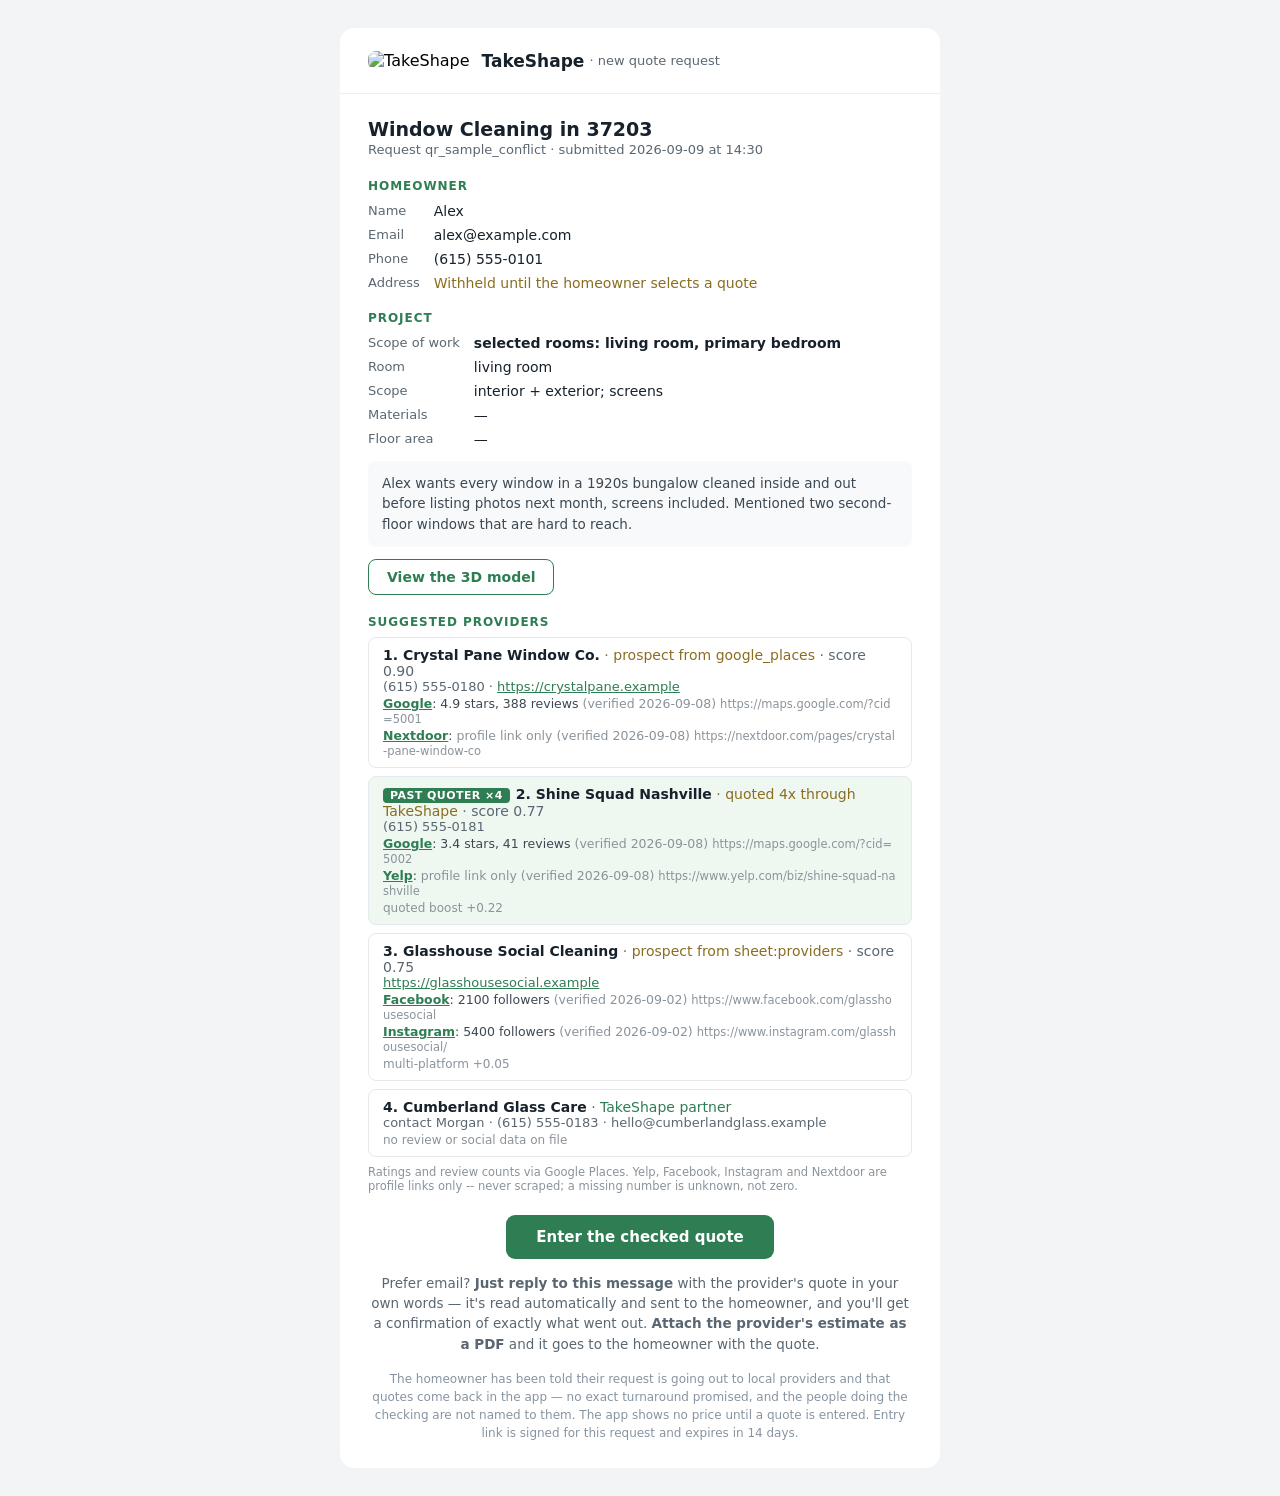
==== backend/docs/samples/ops-email-conflicting.html @ e4604470 "Sprint 1 follow-up: the first TestFlight run, and a silent-failure warning Quintin's Sep 23 notes fr" ====
<!doctype html><html><body style="margin:0;padding:0;background:#F2F4F6">
<table role="presentation" width="100%" cellpadding="0" cellspacing="0" style="background:#F2F4F6;padding:28px 12px">
<tr><td align="center">
<table role="presentation" width="600" cellpadding="0" cellspacing="0" style="max-width:600px;width:100%;background:#FFFFFF;border-radius:14px;overflow:hidden;font-family:'Segoe UI',system-ui,-apple-system,sans-serif">
<tr><td style="padding:22px 28px;border-bottom:1px solid #EDF0F3">
  <img src="https://ops.example.com/api/v1/assets/takeshape-logo.png" width="36" height="36" alt="TakeShape" style="border-radius:8px;vertical-align:middle;margin-right:12px"><span style="font-size:17px;font-weight:700;color:#17212B;vertical-align:middle">TakeShape</span>
  <span style="font-size:13px;color:#5A6772;vertical-align:middle"> · new quote request</span>
</td></tr>
<tr><td style="padding:24px 28px 8px">
  <div style="font-size:19px;font-weight:700;color:#17212B;margin-bottom:2px">Window Cleaning in 37203</div>
  <div style="font-size:13px;color:#5A6772">Request qr_sample_conflict · submitted 2026-09-09 at 14:30</div>
</td></tr>
<tr><td style="padding:14px 28px 0">
  <div style="font-size:12px;font-weight:700;letter-spacing:.08em;text-transform:uppercase;color:#2E7D53;margin-bottom:6px">Homeowner</div>
  <table role="presentation" cellpadding="0" cellspacing="0">
    <tr><td style="padding:4px 14px 4px 0;color:#5A6772;font-size:13px;white-space:nowrap;vertical-align:top">Name</td><td style="padding:4px 0;color:#17212B;font-size:14px">Alex</td></tr>
    <tr><td style="padding:4px 14px 4px 0;color:#5A6772;font-size:13px;white-space:nowrap;vertical-align:top">Email</td><td style="padding:4px 0;color:#17212B;font-size:14px">alex@example.com</td></tr>
    <tr><td style="padding:4px 14px 4px 0;color:#5A6772;font-size:13px;white-space:nowrap;vertical-align:top">Phone</td><td style="padding:4px 0;color:#17212B;font-size:14px">(615) 555-0101</td></tr>
    <tr><td style="padding:4px 14px 4px 0;color:#5A6772;font-size:13px;white-space:nowrap;vertical-align:top">Address</td><td style="padding:4px 0;color:#17212B;font-size:14px"><span style="color:#8A6D1F">Withheld until the homeowner selects a quote</span></td></tr>
  </table>
</td></tr>
<tr><td style="padding:16px 28px 0">
  <div style="font-size:12px;font-weight:700;letter-spacing:.08em;text-transform:uppercase;color:#2E7D53;margin-bottom:6px">Project</div>
  <table role="presentation" cellpadding="0" cellspacing="0">
    <tr><td style="padding:4px 14px 4px 0;color:#5A6772;font-size:13px;white-space:nowrap;vertical-align:top">Scope of work</td><td style="padding:4px 0;color:#17212B;font-size:14px"><span style="font-weight:600">selected rooms: living room, primary bedroom</span></td></tr>
    <tr><td style="padding:4px 14px 4px 0;color:#5A6772;font-size:13px;white-space:nowrap;vertical-align:top">Room</td><td style="padding:4px 0;color:#17212B;font-size:14px">living room</td></tr>
    <tr><td style="padding:4px 14px 4px 0;color:#5A6772;font-size:13px;white-space:nowrap;vertical-align:top">Scope</td><td style="padding:4px 0;color:#17212B;font-size:14px">interior + exterior; screens</td></tr>
    <tr><td style="padding:4px 14px 4px 0;color:#5A6772;font-size:13px;white-space:nowrap;vertical-align:top">Materials</td><td style="padding:4px 0;color:#17212B;font-size:14px">—</td></tr>
    <tr><td style="padding:4px 14px 4px 0;color:#5A6772;font-size:13px;white-space:nowrap;vertical-align:top">Floor area</td><td style="padding:4px 0;color:#17212B;font-size:14px">—</td></tr>
  </table>
  <div style="margin-top:10px;padding:12px 14px;background:#F7F9FA;border-radius:8px;color:#3D4852;font-size:13.5px;line-height:1.55">Alex wants every window in a 1920s bungalow cleaned inside and out before listing photos next month, screens included. Mentioned two second-floor windows that are hard to reach.</div>
  <div style="margin-top:12px"><a href="https://storage.example.com/home-assets/flow-models/sample.usdz?token=sample" style="display:inline-block;background:#FFFFFF;color:#2E7D53;border:1.5px solid #2E7D53;border-radius:8px;padding:9px 18px;font-size:14px;font-weight:600;text-decoration:none">View the 3D model</a></div>
</td></tr>
<tr><td style="padding:20px 28px 0">
  <div style="font-size:12px;font-weight:700;letter-spacing:.08em;text-transform:uppercase;color:#2E7D53;margin-bottom:8px">Suggested providers</div>
  <div style="padding:9px 14px;border:1px solid #E4E9ED;border-radius:8px;margin:0 0 8px"><div style="font-size:14px;color:#17212B"><span style="font-weight:600">1. Crystal Pane Window Co.</span><span style="color:#8A6D1F"> · prospect from google_places</span><span style="color:#5A6772"> · score 0.90</span></div><div style="color:#5A6772;font-size:13px">(615) 555-0180 · <a href="https://crystalpane.example" style="color:#2E7D53">https://crystalpane.example</a></div><div style="color:#3D4852;font-size:12.5px;margin-top:2px"><a href="https://maps.google.com/?cid=5001" style="color:#2E7D53;font-weight:600">Google</a>: 4.9 stars, 388 reviews <span style="color:#8A939B">(verified 2026-09-08)</span> <span style="color:#8A939B;font-size:11.5px;word-break:break-all">https://maps.google.com/?cid=5001</span></div><div style="color:#3D4852;font-size:12.5px;margin-top:2px"><a href="https://nextdoor.com/pages/crystal-pane-window-co" style="color:#2E7D53;font-weight:600">Nextdoor</a>: <span style="color:#8A939B">profile link only</span> <span style="color:#8A939B">(verified 2026-09-08)</span> <span style="color:#8A939B;font-size:11.5px;word-break:break-all">https://nextdoor.com/pages/crystal-pane-window-co</span></div></div><div style="padding:9px 14px;border:1px solid #E4E9ED;border-radius:8px;margin:0 0 8px;background:#EFF7F1"><div style="font-size:14px;color:#17212B"><span style="display:inline-block;background:#2E7D53;color:#FFFFFF;border-radius:4px;padding:1px 7px;font-size:11px;font-weight:700;letter-spacing:.04em;margin-right:6px;vertical-align:middle">PAST QUOTER &times;4</span><span style="font-weight:600">2. Shine Squad Nashville</span><span style="color:#8A6D1F"> · quoted 4x through TakeShape</span><span style="color:#5A6772"> · score 0.77</span></div><div style="color:#5A6772;font-size:13px">(615) 555-0181</div><div style="color:#3D4852;font-size:12.5px;margin-top:2px"><a href="https://maps.google.com/?cid=5002" style="color:#2E7D53;font-weight:600">Google</a>: 3.4 stars, 41 reviews <span style="color:#8A939B">(verified 2026-09-08)</span> <span style="color:#8A939B;font-size:11.5px;word-break:break-all">https://maps.google.com/?cid=5002</span></div><div style="color:#3D4852;font-size:12.5px;margin-top:2px"><a href="https://www.yelp.com/biz/shine-squad-nashville" style="color:#2E7D53;font-weight:600">Yelp</a>: <span style="color:#8A939B">profile link only</span> <span style="color:#8A939B">(verified 2026-09-08)</span> <span style="color:#8A939B;font-size:11.5px;word-break:break-all">https://www.yelp.com/biz/shine-squad-nashville</span></div><div style="color:#8A939B;font-size:12px;margin-top:3px">quoted boost +0.22</div></div><div style="padding:9px 14px;border:1px solid #E4E9ED;border-radius:8px;margin:0 0 8px"><div style="font-size:14px;color:#17212B"><span style="font-weight:600">3. Glasshouse Social Cleaning</span><span style="color:#8A6D1F"> · prospect from sheet:providers</span><span style="color:#5A6772"> · score 0.75</span></div><div style="color:#5A6772;font-size:13px"><a href="https://glasshousesocial.example" style="color:#2E7D53">https://glasshousesocial.example</a></div><div style="color:#3D4852;font-size:12.5px;margin-top:2px"><a href="https://www.facebook.com/glasshousesocial" style="color:#2E7D53;font-weight:600">Facebook</a>: 2100 followers <span style="color:#8A939B">(verified 2026-09-02)</span> <span style="color:#8A939B;font-size:11.5px;word-break:break-all">https://www.facebook.com/glasshousesocial</span></div><div style="color:#3D4852;font-size:12.5px;margin-top:2px"><a href="https://www.instagram.com/glasshousesocial/" style="color:#2E7D53;font-weight:600">Instagram</a>: 5400 followers <span style="color:#8A939B">(verified 2026-09-02)</span> <span style="color:#8A939B;font-size:11.5px;word-break:break-all">https://www.instagram.com/glasshousesocial/</span></div><div style="color:#8A939B;font-size:12px;margin-top:3px">multi-platform +0.05</div></div><div style="padding:9px 14px;border:1px solid #E4E9ED;border-radius:8px;margin:0 0 8px"><div style="font-size:14px;color:#17212B"><span style="font-weight:600">4. Cumberland Glass Care</span><span style="color:#2E7D53"> · TakeShape partner</span></div><div style="color:#5A6772;font-size:13px">contact Morgan · (615) 555-0183 · hello@cumberlandglass.example</div><div style="color:#8A939B;font-size:12px;margin-top:3px">no review or social data on file</div></div><div style="color:#8A939B;font-size:11.5px;margin-top:4px">Ratings and review counts via Google Places. Yelp, Facebook, Instagram and Nextdoor are profile links only -- never scraped; a missing number is unknown, not zero.</div>
</td></tr>
<tr><td style="padding:22px 28px 26px" align="center">
  <a href="https://ops.example.com/api/v1/ops/entry/qr_sample_conflict/1791398200/77f911d3b55d3f4b092bca382a0e1fbed7556e7c87abc7655b4a9c1661db5386" style="display:inline-block;background:#2E7D53;color:#FFFFFF;border-radius:9px;padding:13px 30px;font-size:15px;font-weight:700;text-decoration:none">Enter the checked quote</a>
  <p style="color:#5A6772;font-size:13.5px;line-height:1.5;margin:14px 0 0">Prefer email? <strong>Just reply to this message</strong> with the provider's quote in your own words — it's read automatically and sent to the homeowner, and you'll get a confirmation of exactly what went out. <strong>Attach the provider's estimate as a PDF</strong> and it goes to the homeowner with the quote.</p>
  <p style="color:#8794A0;font-size:12px;line-height:1.5;margin:16px 0 0">The homeowner has been told their request is going out to local providers and that quotes come back in the app — no exact turnaround promised, and the people doing the checking are not named to them. The app shows no price until a quote is entered. Entry link is signed for this request and expires in 14 days.</p>
</td></tr>
</table>
</td></tr></table>
</body></html>
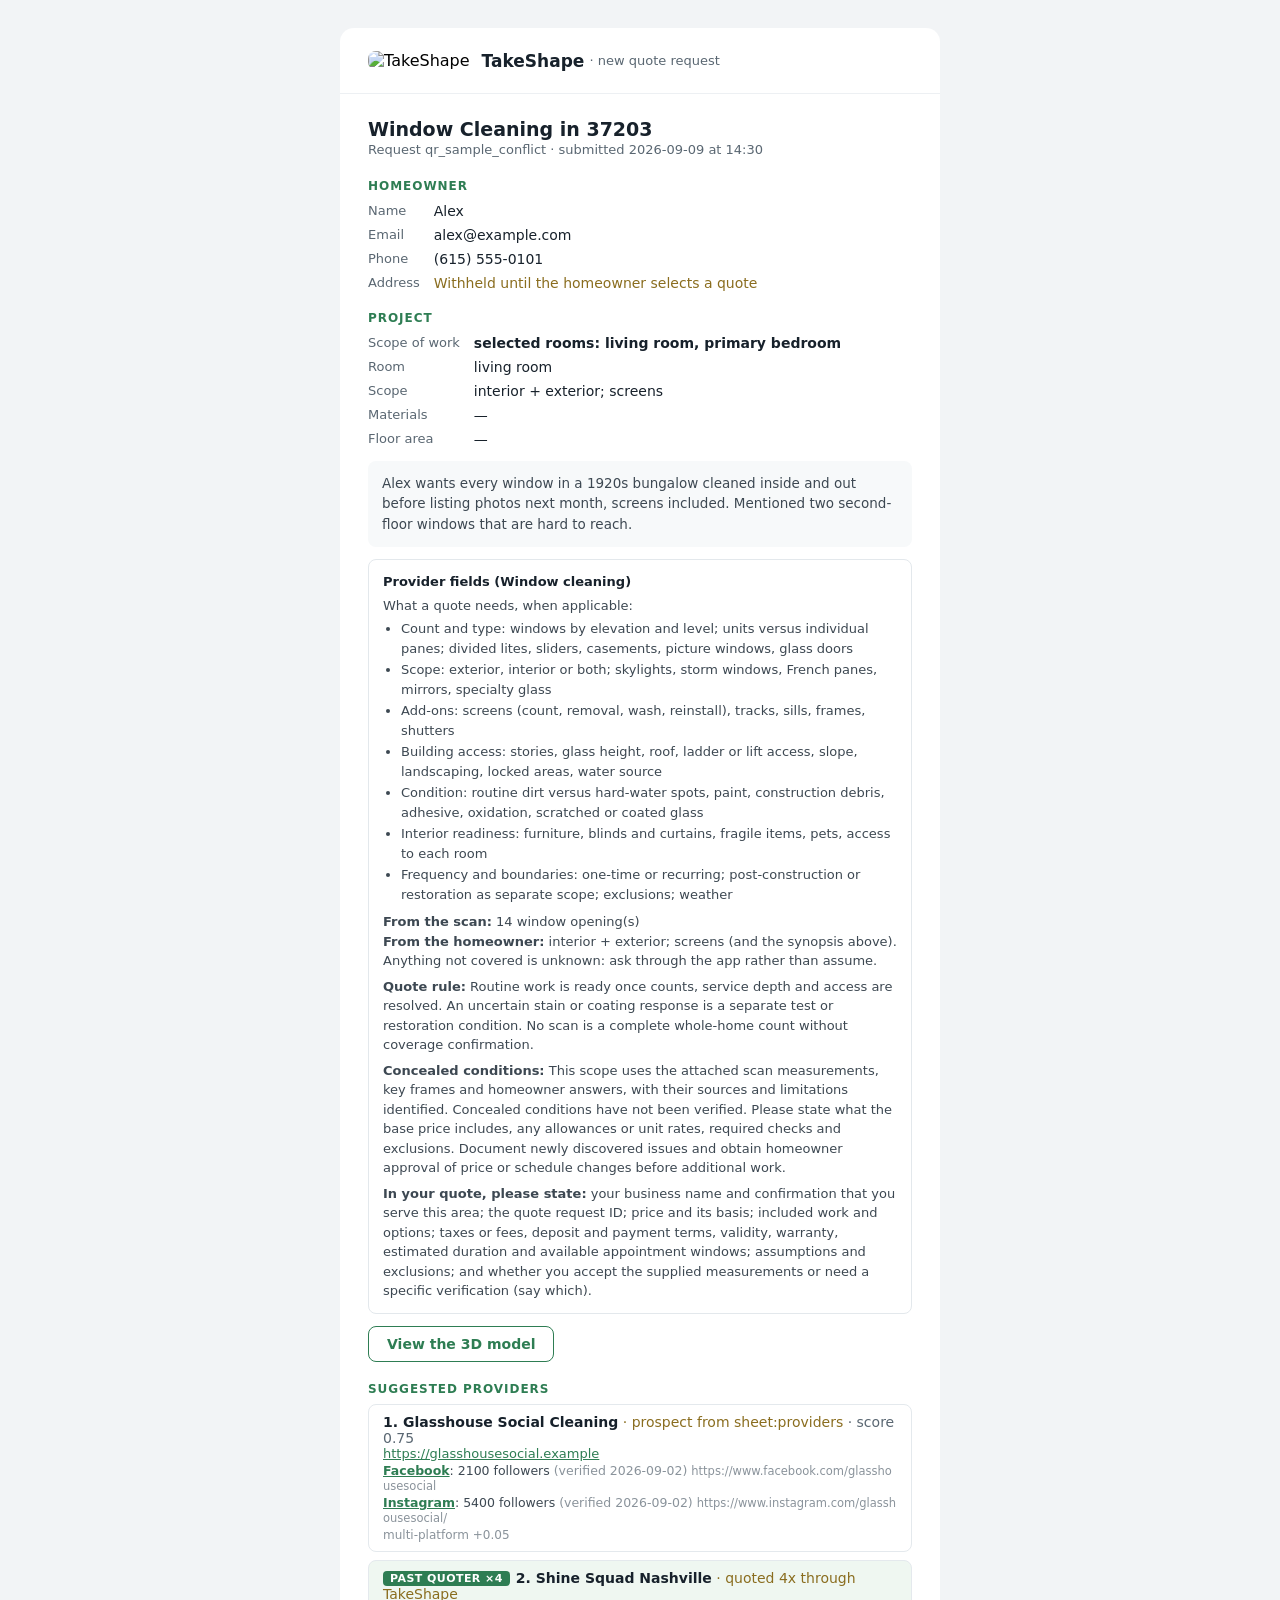
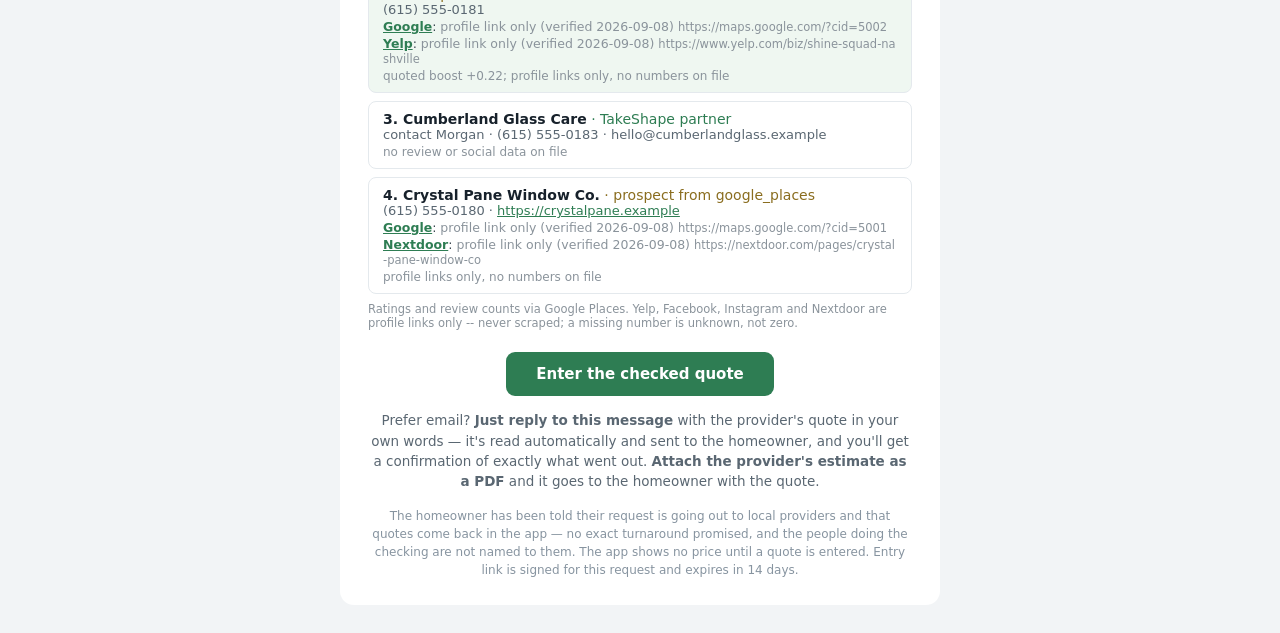
==== commit a8616f0c: "Quintin's service quote rubrics, read by the agent, the lead package and the homeowner Quintin's "Ta" ====
--- a/backend/docs/samples/ops-email-conflicting.html
+++ b/backend/docs/samples/ops-email-conflicting.html
@@ -29,14 +29,16 @@
     <tr><td style="padding:4px 14px 4px 0;color:#5A6772;font-size:13px;white-space:nowrap;vertical-align:top">Floor area</td><td style="padding:4px 0;color:#17212B;font-size:14px">—</td></tr>
   </table>
   <div style="margin-top:10px;padding:12px 14px;background:#F7F9FA;border-radius:8px;color:#3D4852;font-size:13.5px;line-height:1.55">Alex wants every window in a 1920s bungalow cleaned inside and out before listing photos next month, screens included. Mentioned two second-floor windows that are hard to reach.</div>
+  <div style="margin-top:12px;padding:12px 14px;border:1px solid #E3E8EC;border-radius:8px;color:#3D4852;font-size:13px;line-height:1.5"><div style="font-weight:700;color:#17212B;margin-bottom:4px">Provider fields (Window cleaning)</div><div>What a quote needs, when applicable:</div><ul style="margin:4px 0 8px 18px;padding:0"><li style="margin:2px 0">Count and type: windows by elevation and level; units versus individual panes; divided lites, sliders, casements, picture windows, glass doors</li><li style="margin:2px 0">Scope: exterior, interior or both; skylights, storm windows, French panes, mirrors, specialty glass</li><li style="margin:2px 0">Add-ons: screens (count, removal, wash, reinstall), tracks, sills, frames, shutters</li><li style="margin:2px 0">Building access: stories, glass height, roof, ladder or lift access, slope, landscaping, locked areas, water source</li><li style="margin:2px 0">Condition: routine dirt versus hard-water spots, paint, construction debris, adhesive, oxidation, scratched or coated glass</li><li style="margin:2px 0">Interior readiness: furniture, blinds and curtains, fragile items, pets, access to each room</li><li style="margin:2px 0">Frequency and boundaries: one-time or recurring; post-construction or restoration as separate scope; exclusions; weather</li></ul><div><b>From the scan:</b> 14 window opening(s)</div><div><b>From the homeowner:</b> interior + exterior; screens (and the synopsis above). Anything not covered is unknown: ask through the app rather than assume.</div><div style="margin-top:6px"><b>Quote rule:</b> Routine work is ready once counts, service depth and access are resolved. An uncertain stain or coating response is a separate test or restoration condition. No scan is a complete whole-home count without coverage confirmation.</div><div style="margin-top:6px"><b>Concealed conditions:</b> This scope uses the attached scan measurements, key frames and homeowner answers, with their sources and limitations identified. Concealed conditions have not been verified. Please state what the base price includes, any allowances or unit rates, required checks and exclusions. Document newly discovered issues and obtain homeowner approval of price or schedule changes before additional work.</div><div style="margin-top:6px"><b>In your quote, please state:</b> your business name and confirmation that you serve this area; the quote request ID; price and its basis; included work and options; taxes or fees, deposit and payment terms, validity, warranty, estimated duration and available appointment windows; assumptions and exclusions; and whether you accept the supplied measurements or need a specific verification (say which).</div></div>
   <div style="margin-top:12px"><a href="https://storage.example.com/home-assets/flow-models/sample.usdz?token=sample" style="display:inline-block;background:#FFFFFF;color:#2E7D53;border:1.5px solid #2E7D53;border-radius:8px;padding:9px 18px;font-size:14px;font-weight:600;text-decoration:none">View the 3D model</a></div>
+
 </td></tr>
 <tr><td style="padding:20px 28px 0">
   <div style="font-size:12px;font-weight:700;letter-spacing:.08em;text-transform:uppercase;color:#2E7D53;margin-bottom:8px">Suggested providers</div>
-  <div style="padding:9px 14px;border:1px solid #E4E9ED;border-radius:8px;margin:0 0 8px"><div style="font-size:14px;color:#17212B"><span style="font-weight:600">1. Crystal Pane Window Co.</span><span style="color:#8A6D1F"> · prospect from google_places</span><span style="color:#5A6772"> · score 0.90</span></div><div style="color:#5A6772;font-size:13px">(615) 555-0180 · <a href="https://crystalpane.example" style="color:#2E7D53">https://crystalpane.example</a></div><div style="color:#3D4852;font-size:12.5px;margin-top:2px"><a href="https://maps.google.com/?cid=5001" style="color:#2E7D53;font-weight:600">Google</a>: 4.9 stars, 388 reviews <span style="color:#8A939B">(verified 2026-09-08)</span> <span style="color:#8A939B;font-size:11.5px;word-break:break-all">https://maps.google.com/?cid=5001</span></div><div style="color:#3D4852;font-size:12.5px;margin-top:2px"><a href="https://nextdoor.com/pages/crystal-pane-window-co" style="color:#2E7D53;font-weight:600">Nextdoor</a>: <span style="color:#8A939B">profile link only</span> <span style="color:#8A939B">(verified 2026-09-08)</span> <span style="color:#8A939B;font-size:11.5px;word-break:break-all">https://nextdoor.com/pages/crystal-pane-window-co</span></div></div><div style="padding:9px 14px;border:1px solid #E4E9ED;border-radius:8px;margin:0 0 8px;background:#EFF7F1"><div style="font-size:14px;color:#17212B"><span style="display:inline-block;background:#2E7D53;color:#FFFFFF;border-radius:4px;padding:1px 7px;font-size:11px;font-weight:700;letter-spacing:.04em;margin-right:6px;vertical-align:middle">PAST QUOTER &times;4</span><span style="font-weight:600">2. Shine Squad Nashville</span><span style="color:#8A6D1F"> · quoted 4x through TakeShape</span><span style="color:#5A6772"> · score 0.77</span></div><div style="color:#5A6772;font-size:13px">(615) 555-0181</div><div style="color:#3D4852;font-size:12.5px;margin-top:2px"><a href="https://maps.google.com/?cid=5002" style="color:#2E7D53;font-weight:600">Google</a>: 3.4 stars, 41 reviews <span style="color:#8A939B">(verified 2026-09-08)</span> <span style="color:#8A939B;font-size:11.5px;word-break:break-all">https://maps.google.com/?cid=5002</span></div><div style="color:#3D4852;font-size:12.5px;margin-top:2px"><a href="https://www.yelp.com/biz/shine-squad-nashville" style="color:#2E7D53;font-weight:600">Yelp</a>: <span style="color:#8A939B">profile link only</span> <span style="color:#8A939B">(verified 2026-09-08)</span> <span style="color:#8A939B;font-size:11.5px;word-break:break-all">https://www.yelp.com/biz/shine-squad-nashville</span></div><div style="color:#8A939B;font-size:12px;margin-top:3px">quoted boost +0.22</div></div><div style="padding:9px 14px;border:1px solid #E4E9ED;border-radius:8px;margin:0 0 8px"><div style="font-size:14px;color:#17212B"><span style="font-weight:600">3. Glasshouse Social Cleaning</span><span style="color:#8A6D1F"> · prospect from sheet:providers</span><span style="color:#5A6772"> · score 0.75</span></div><div style="color:#5A6772;font-size:13px"><a href="https://glasshousesocial.example" style="color:#2E7D53">https://glasshousesocial.example</a></div><div style="color:#3D4852;font-size:12.5px;margin-top:2px"><a href="https://www.facebook.com/glasshousesocial" style="color:#2E7D53;font-weight:600">Facebook</a>: 2100 followers <span style="color:#8A939B">(verified 2026-09-02)</span> <span style="color:#8A939B;font-size:11.5px;word-break:break-all">https://www.facebook.com/glasshousesocial</span></div><div style="color:#3D4852;font-size:12.5px;margin-top:2px"><a href="https://www.instagram.com/glasshousesocial/" style="color:#2E7D53;font-weight:600">Instagram</a>: 5400 followers <span style="color:#8A939B">(verified 2026-09-02)</span> <span style="color:#8A939B;font-size:11.5px;word-break:break-all">https://www.instagram.com/glasshousesocial/</span></div><div style="color:#8A939B;font-size:12px;margin-top:3px">multi-platform +0.05</div></div><div style="padding:9px 14px;border:1px solid #E4E9ED;border-radius:8px;margin:0 0 8px"><div style="font-size:14px;color:#17212B"><span style="font-weight:600">4. Cumberland Glass Care</span><span style="color:#2E7D53"> · TakeShape partner</span></div><div style="color:#5A6772;font-size:13px">contact Morgan · (615) 555-0183 · hello@cumberlandglass.example</div><div style="color:#8A939B;font-size:12px;margin-top:3px">no review or social data on file</div></div><div style="color:#8A939B;font-size:11.5px;margin-top:4px">Ratings and review counts via Google Places. Yelp, Facebook, Instagram and Nextdoor are profile links only -- never scraped; a missing number is unknown, not zero.</div>
+  <div style="padding:9px 14px;border:1px solid #E4E9ED;border-radius:8px;margin:0 0 8px"><div style="font-size:14px;color:#17212B"><span style="font-weight:600">1. Glasshouse Social Cleaning</span><span style="color:#8A6D1F"> · prospect from sheet:providers</span><span style="color:#5A6772"> · score 0.75</span></div><div style="color:#5A6772;font-size:13px"><a href="https://glasshousesocial.example" style="color:#2E7D53">https://glasshousesocial.example</a></div><div style="color:#3D4852;font-size:12.5px;margin-top:2px"><a href="https://www.facebook.com/glasshousesocial" style="color:#2E7D53;font-weight:600">Facebook</a>: 2100 followers <span style="color:#8A939B">(verified 2026-09-02)</span> <span style="color:#8A939B;font-size:11.5px;word-break:break-all">https://www.facebook.com/glasshousesocial</span></div><div style="color:#3D4852;font-size:12.5px;margin-top:2px"><a href="https://www.instagram.com/glasshousesocial/" style="color:#2E7D53;font-weight:600">Instagram</a>: 5400 followers <span style="color:#8A939B">(verified 2026-09-02)</span> <span style="color:#8A939B;font-size:11.5px;word-break:break-all">https://www.instagram.com/glasshousesocial/</span></div><div style="color:#8A939B;font-size:12px;margin-top:3px">multi-platform +0.05</div></div><div style="padding:9px 14px;border:1px solid #E4E9ED;border-radius:8px;margin:0 0 8px;background:#EFF7F1"><div style="font-size:14px;color:#17212B"><span style="display:inline-block;background:#2E7D53;color:#FFFFFF;border-radius:4px;padding:1px 7px;font-size:11px;font-weight:700;letter-spacing:.04em;margin-right:6px;vertical-align:middle">PAST QUOTER &times;4</span><span style="font-weight:600">2. Shine Squad Nashville</span><span style="color:#8A6D1F"> · quoted 4x through TakeShape</span></div><div style="color:#5A6772;font-size:13px">(615) 555-0181</div><div style="color:#3D4852;font-size:12.5px;margin-top:2px"><a href="https://maps.google.com/?cid=5002" style="color:#2E7D53;font-weight:600">Google</a>: <span style="color:#8A939B">profile link only</span> <span style="color:#8A939B">(verified 2026-09-08)</span> <span style="color:#8A939B;font-size:11.5px;word-break:break-all">https://maps.google.com/?cid=5002</span></div><div style="color:#3D4852;font-size:12.5px;margin-top:2px"><a href="https://www.yelp.com/biz/shine-squad-nashville" style="color:#2E7D53;font-weight:600">Yelp</a>: <span style="color:#8A939B">profile link only</span> <span style="color:#8A939B">(verified 2026-09-08)</span> <span style="color:#8A939B;font-size:11.5px;word-break:break-all">https://www.yelp.com/biz/shine-squad-nashville</span></div><div style="color:#8A939B;font-size:12px;margin-top:3px">quoted boost +0.22; profile links only, no numbers on file</div></div><div style="padding:9px 14px;border:1px solid #E4E9ED;border-radius:8px;margin:0 0 8px"><div style="font-size:14px;color:#17212B"><span style="font-weight:600">3. Cumberland Glass Care</span><span style="color:#2E7D53"> · TakeShape partner</span></div><div style="color:#5A6772;font-size:13px">contact Morgan · (615) 555-0183 · hello@cumberlandglass.example</div><div style="color:#8A939B;font-size:12px;margin-top:3px">no review or social data on file</div></div><div style="padding:9px 14px;border:1px solid #E4E9ED;border-radius:8px;margin:0 0 8px"><div style="font-size:14px;color:#17212B"><span style="font-weight:600">4. Crystal Pane Window Co.</span><span style="color:#8A6D1F"> · prospect from google_places</span></div><div style="color:#5A6772;font-size:13px">(615) 555-0180 · <a href="https://crystalpane.example" style="color:#2E7D53">https://crystalpane.example</a></div><div style="color:#3D4852;font-size:12.5px;margin-top:2px"><a href="https://maps.google.com/?cid=5001" style="color:#2E7D53;font-weight:600">Google</a>: <span style="color:#8A939B">profile link only</span> <span style="color:#8A939B">(verified 2026-09-08)</span> <span style="color:#8A939B;font-size:11.5px;word-break:break-all">https://maps.google.com/?cid=5001</span></div><div style="color:#3D4852;font-size:12.5px;margin-top:2px"><a href="https://nextdoor.com/pages/crystal-pane-window-co" style="color:#2E7D53;font-weight:600">Nextdoor</a>: <span style="color:#8A939B">profile link only</span> <span style="color:#8A939B">(verified 2026-09-08)</span> <span style="color:#8A939B;font-size:11.5px;word-break:break-all">https://nextdoor.com/pages/crystal-pane-window-co</span></div><div style="color:#8A939B;font-size:12px;margin-top:3px">profile links only, no numbers on file</div></div><div style="color:#8A939B;font-size:11.5px;margin-top:4px">Ratings and review counts via Google Places. Yelp, Facebook, Instagram and Nextdoor are profile links only -- never scraped; a missing number is unknown, not zero.</div>
 </td></tr>
 <tr><td style="padding:22px 28px 26px" align="center">
-  <a href="https://ops.example.com/api/v1/ops/entry/qr_sample_conflict/1791398200/77f911d3b55d3f4b092bca382a0e1fbed7556e7c87abc7655b4a9c1661db5386" style="display:inline-block;background:#2E7D53;color:#FFFFFF;border-radius:9px;padding:13px 30px;font-size:15px;font-weight:700;text-decoration:none">Enter the checked quote</a>
+  <a href="https://ops.example.com/api/v1/ops/entry/qr_sample_conflict/1792778499/6e4c431fea43fa34f2a99caceb818cf1f1c457e69e4a1ee17aa56ead909fda4f" style="display:inline-block;background:#2E7D53;color:#FFFFFF;border-radius:9px;padding:13px 30px;font-size:15px;font-weight:700;text-decoration:none">Enter the checked quote</a>
   <p style="color:#5A6772;font-size:13.5px;line-height:1.5;margin:14px 0 0">Prefer email? <strong>Just reply to this message</strong> with the provider's quote in your own words — it's read automatically and sent to the homeowner, and you'll get a confirmation of exactly what went out. <strong>Attach the provider's estimate as a PDF</strong> and it goes to the homeowner with the quote.</p>
   <p style="color:#8794A0;font-size:12px;line-height:1.5;margin:16px 0 0">The homeowner has been told their request is going out to local providers and that quotes come back in the app — no exact turnaround promised, and the people doing the checking are not named to them. The app shows no price until a quote is entered. Entry link is signed for this request and expires in 14 days.</p>
 </td></tr>
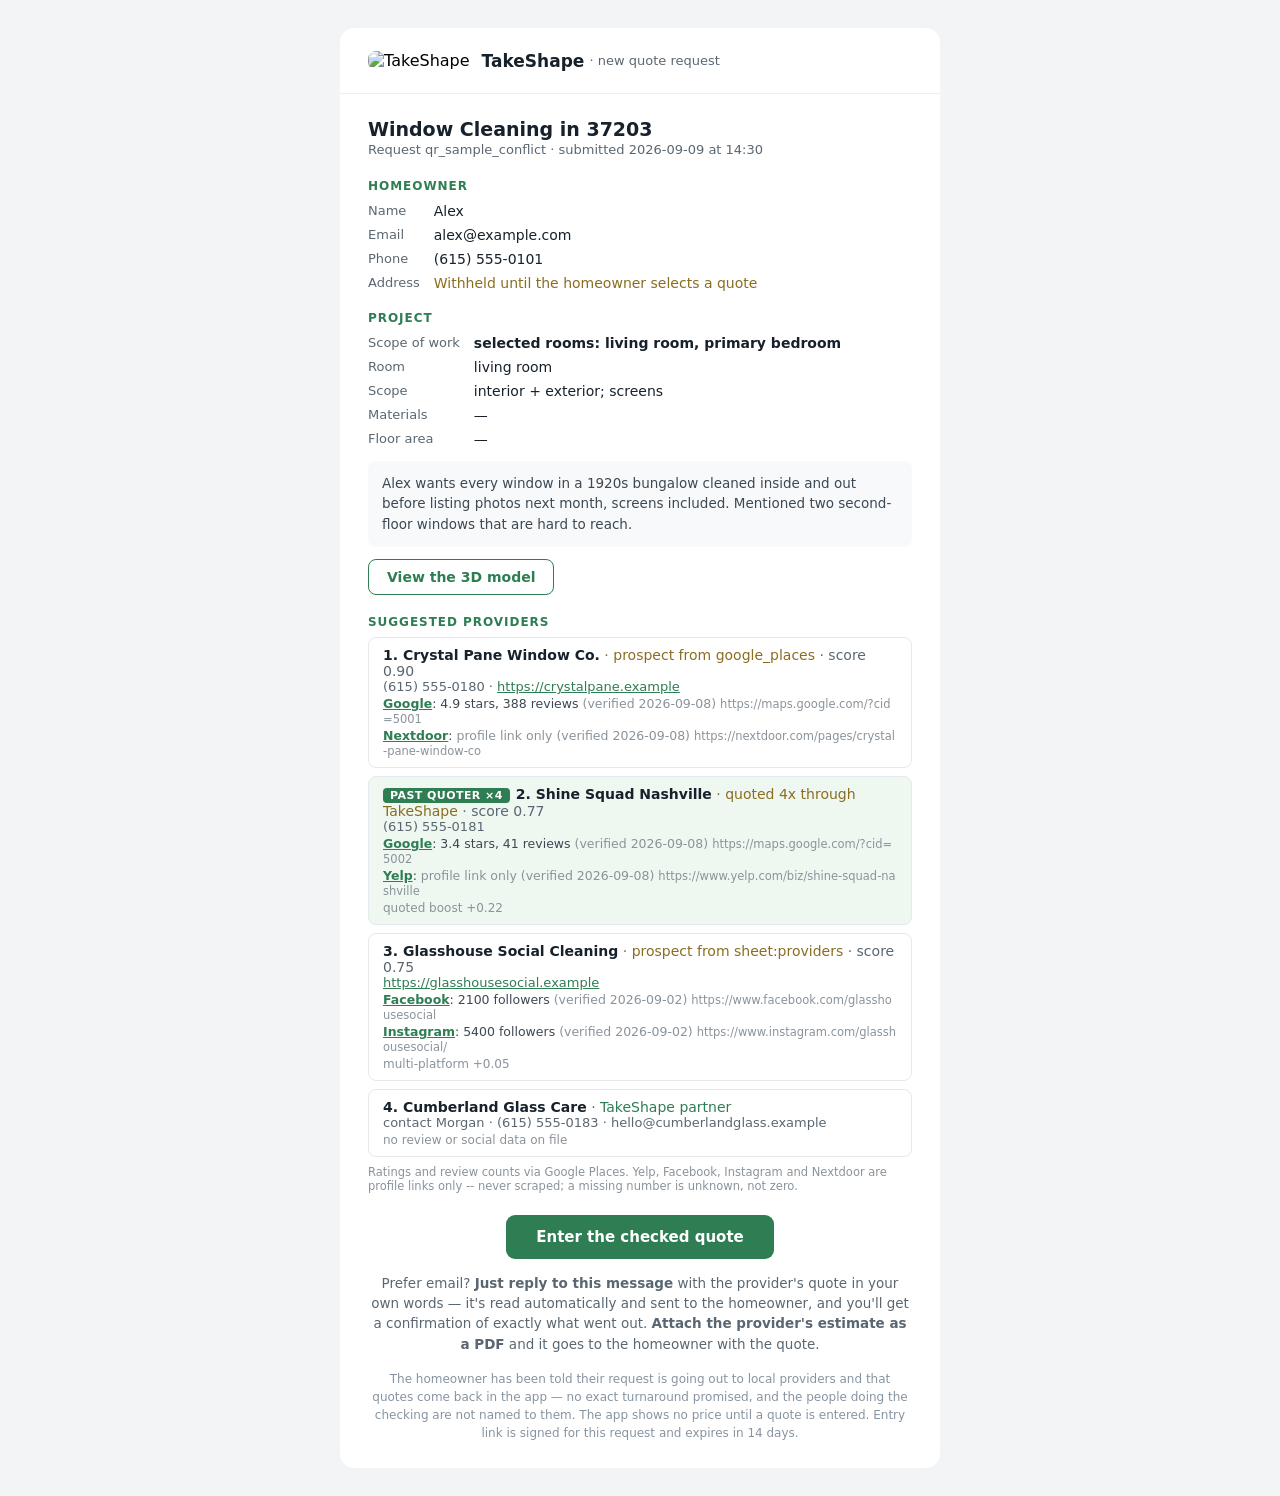
==== commit b5b682f9: "Add revision-pinned scan galleries and desktop models to quote emails" ====
--- a/backend/docs/samples/ops-email-conflicting.html
+++ b/backend/docs/samples/ops-email-conflicting.html
@@ -29,16 +29,15 @@
     <tr><td style="padding:4px 14px 4px 0;color:#5A6772;font-size:13px;white-space:nowrap;vertical-align:top">Floor area</td><td style="padding:4px 0;color:#17212B;font-size:14px">—</td></tr>
   </table>
   <div style="margin-top:10px;padding:12px 14px;background:#F7F9FA;border-radius:8px;color:#3D4852;font-size:13.5px;line-height:1.55">Alex wants every window in a 1920s bungalow cleaned inside and out before listing photos next month, screens included. Mentioned two second-floor windows that are hard to reach.</div>
-  <div style="margin-top:12px;padding:12px 14px;border:1px solid #E3E8EC;border-radius:8px;color:#3D4852;font-size:13px;line-height:1.5"><div style="font-weight:700;color:#17212B;margin-bottom:4px">Provider fields (Window cleaning)</div><div>What a quote needs, when applicable:</div><ul style="margin:4px 0 8px 18px;padding:0"><li style="margin:2px 0">Count and type: windows by elevation and level; units versus individual panes; divided lites, sliders, casements, picture windows, glass doors</li><li style="margin:2px 0">Scope: exterior, interior or both; skylights, storm windows, French panes, mirrors, specialty glass</li><li style="margin:2px 0">Add-ons: screens (count, removal, wash, reinstall), tracks, sills, frames, shutters</li><li style="margin:2px 0">Building access: stories, glass height, roof, ladder or lift access, slope, landscaping, locked areas, water source</li><li style="margin:2px 0">Condition: routine dirt versus hard-water spots, paint, construction debris, adhesive, oxidation, scratched or coated glass</li><li style="margin:2px 0">Interior readiness: furniture, blinds and curtains, fragile items, pets, access to each room</li><li style="margin:2px 0">Frequency and boundaries: one-time or recurring; post-construction or restoration as separate scope; exclusions; weather</li></ul><div><b>From the scan:</b> 14 window opening(s)</div><div><b>From the homeowner:</b> interior + exterior; screens (and the synopsis above). Anything not covered is unknown: ask through the app rather than assume.</div><div style="margin-top:6px"><b>Quote rule:</b> Routine work is ready once counts, service depth and access are resolved. An uncertain stain or coating response is a separate test or restoration condition. No scan is a complete whole-home count without coverage confirmation.</div><div style="margin-top:6px"><b>Concealed conditions:</b> This scope uses the attached scan measurements, key frames and homeowner answers, with their sources and limitations identified. Concealed conditions have not been verified. Please state what the base price includes, any allowances or unit rates, required checks and exclusions. Document newly discovered issues and obtain homeowner approval of price or schedule changes before additional work.</div><div style="margin-top:6px"><b>In your quote, please state:</b> your business name and confirmation that you serve this area; the quote request ID; price and its basis; included work and options; taxes or fees, deposit and payment terms, validity, warranty, estimated duration and available appointment windows; assumptions and exclusions; and whether you accept the supplied measurements or need a specific verification (say which).</div></div>
   <div style="margin-top:12px"><a href="https://storage.example.com/home-assets/flow-models/sample.usdz?token=sample" style="display:inline-block;background:#FFFFFF;color:#2E7D53;border:1.5px solid #2E7D53;border-radius:8px;padding:9px 18px;font-size:14px;font-weight:600;text-decoration:none">View the 3D model</a></div>
 
 </td></tr>
 <tr><td style="padding:20px 28px 0">
   <div style="font-size:12px;font-weight:700;letter-spacing:.08em;text-transform:uppercase;color:#2E7D53;margin-bottom:8px">Suggested providers</div>
-  <div style="padding:9px 14px;border:1px solid #E4E9ED;border-radius:8px;margin:0 0 8px"><div style="font-size:14px;color:#17212B"><span style="font-weight:600">1. Glasshouse Social Cleaning</span><span style="color:#8A6D1F"> · prospect from sheet:providers</span><span style="color:#5A6772"> · score 0.75</span></div><div style="color:#5A6772;font-size:13px"><a href="https://glasshousesocial.example" style="color:#2E7D53">https://glasshousesocial.example</a></div><div style="color:#3D4852;font-size:12.5px;margin-top:2px"><a href="https://www.facebook.com/glasshousesocial" style="color:#2E7D53;font-weight:600">Facebook</a>: 2100 followers <span style="color:#8A939B">(verified 2026-09-02)</span> <span style="color:#8A939B;font-size:11.5px;word-break:break-all">https://www.facebook.com/glasshousesocial</span></div><div style="color:#3D4852;font-size:12.5px;margin-top:2px"><a href="https://www.instagram.com/glasshousesocial/" style="color:#2E7D53;font-weight:600">Instagram</a>: 5400 followers <span style="color:#8A939B">(verified 2026-09-02)</span> <span style="color:#8A939B;font-size:11.5px;word-break:break-all">https://www.instagram.com/glasshousesocial/</span></div><div style="color:#8A939B;font-size:12px;margin-top:3px">multi-platform +0.05</div></div><div style="padding:9px 14px;border:1px solid #E4E9ED;border-radius:8px;margin:0 0 8px;background:#EFF7F1"><div style="font-size:14px;color:#17212B"><span style="display:inline-block;background:#2E7D53;color:#FFFFFF;border-radius:4px;padding:1px 7px;font-size:11px;font-weight:700;letter-spacing:.04em;margin-right:6px;vertical-align:middle">PAST QUOTER &times;4</span><span style="font-weight:600">2. Shine Squad Nashville</span><span style="color:#8A6D1F"> · quoted 4x through TakeShape</span></div><div style="color:#5A6772;font-size:13px">(615) 555-0181</div><div style="color:#3D4852;font-size:12.5px;margin-top:2px"><a href="https://maps.google.com/?cid=5002" style="color:#2E7D53;font-weight:600">Google</a>: <span style="color:#8A939B">profile link only</span> <span style="color:#8A939B">(verified 2026-09-08)</span> <span style="color:#8A939B;font-size:11.5px;word-break:break-all">https://maps.google.com/?cid=5002</span></div><div style="color:#3D4852;font-size:12.5px;margin-top:2px"><a href="https://www.yelp.com/biz/shine-squad-nashville" style="color:#2E7D53;font-weight:600">Yelp</a>: <span style="color:#8A939B">profile link only</span> <span style="color:#8A939B">(verified 2026-09-08)</span> <span style="color:#8A939B;font-size:11.5px;word-break:break-all">https://www.yelp.com/biz/shine-squad-nashville</span></div><div style="color:#8A939B;font-size:12px;margin-top:3px">quoted boost +0.22; profile links only, no numbers on file</div></div><div style="padding:9px 14px;border:1px solid #E4E9ED;border-radius:8px;margin:0 0 8px"><div style="font-size:14px;color:#17212B"><span style="font-weight:600">3. Cumberland Glass Care</span><span style="color:#2E7D53"> · TakeShape partner</span></div><div style="color:#5A6772;font-size:13px">contact Morgan · (615) 555-0183 · hello@cumberlandglass.example</div><div style="color:#8A939B;font-size:12px;margin-top:3px">no review or social data on file</div></div><div style="padding:9px 14px;border:1px solid #E4E9ED;border-radius:8px;margin:0 0 8px"><div style="font-size:14px;color:#17212B"><span style="font-weight:600">4. Crystal Pane Window Co.</span><span style="color:#8A6D1F"> · prospect from google_places</span></div><div style="color:#5A6772;font-size:13px">(615) 555-0180 · <a href="https://crystalpane.example" style="color:#2E7D53">https://crystalpane.example</a></div><div style="color:#3D4852;font-size:12.5px;margin-top:2px"><a href="https://maps.google.com/?cid=5001" style="color:#2E7D53;font-weight:600">Google</a>: <span style="color:#8A939B">profile link only</span> <span style="color:#8A939B">(verified 2026-09-08)</span> <span style="color:#8A939B;font-size:11.5px;word-break:break-all">https://maps.google.com/?cid=5001</span></div><div style="color:#3D4852;font-size:12.5px;margin-top:2px"><a href="https://nextdoor.com/pages/crystal-pane-window-co" style="color:#2E7D53;font-weight:600">Nextdoor</a>: <span style="color:#8A939B">profile link only</span> <span style="color:#8A939B">(verified 2026-09-08)</span> <span style="color:#8A939B;font-size:11.5px;word-break:break-all">https://nextdoor.com/pages/crystal-pane-window-co</span></div><div style="color:#8A939B;font-size:12px;margin-top:3px">profile links only, no numbers on file</div></div><div style="color:#8A939B;font-size:11.5px;margin-top:4px">Ratings and review counts via Google Places. Yelp, Facebook, Instagram and Nextdoor are profile links only -- never scraped; a missing number is unknown, not zero.</div>
+  <div style="padding:9px 14px;border:1px solid #E4E9ED;border-radius:8px;margin:0 0 8px"><div style="font-size:14px;color:#17212B"><span style="font-weight:600">1. Crystal Pane Window Co.</span><span style="color:#8A6D1F"> · prospect from google_places</span><span style="color:#5A6772"> · score 0.90</span></div><div style="color:#5A6772;font-size:13px">(615) 555-0180 · <a href="https://crystalpane.example" style="color:#2E7D53">https://crystalpane.example</a></div><div style="color:#3D4852;font-size:12.5px;margin-top:2px"><a href="https://maps.google.com/?cid=5001" style="color:#2E7D53;font-weight:600">Google</a>: 4.9 stars, 388 reviews <span style="color:#8A939B">(verified 2026-09-08)</span> <span style="color:#8A939B;font-size:11.5px;word-break:break-all">https://maps.google.com/?cid=5001</span></div><div style="color:#3D4852;font-size:12.5px;margin-top:2px"><a href="https://nextdoor.com/pages/crystal-pane-window-co" style="color:#2E7D53;font-weight:600">Nextdoor</a>: <span style="color:#8A939B">profile link only</span> <span style="color:#8A939B">(verified 2026-09-08)</span> <span style="color:#8A939B;font-size:11.5px;word-break:break-all">https://nextdoor.com/pages/crystal-pane-window-co</span></div></div><div style="padding:9px 14px;border:1px solid #E4E9ED;border-radius:8px;margin:0 0 8px;background:#EFF7F1"><div style="font-size:14px;color:#17212B"><span style="display:inline-block;background:#2E7D53;color:#FFFFFF;border-radius:4px;padding:1px 7px;font-size:11px;font-weight:700;letter-spacing:.04em;margin-right:6px;vertical-align:middle">PAST QUOTER &times;4</span><span style="font-weight:600">2. Shine Squad Nashville</span><span style="color:#8A6D1F"> · quoted 4x through TakeShape</span><span style="color:#5A6772"> · score 0.77</span></div><div style="color:#5A6772;font-size:13px">(615) 555-0181</div><div style="color:#3D4852;font-size:12.5px;margin-top:2px"><a href="https://maps.google.com/?cid=5002" style="color:#2E7D53;font-weight:600">Google</a>: 3.4 stars, 41 reviews <span style="color:#8A939B">(verified 2026-09-08)</span> <span style="color:#8A939B;font-size:11.5px;word-break:break-all">https://maps.google.com/?cid=5002</span></div><div style="color:#3D4852;font-size:12.5px;margin-top:2px"><a href="https://www.yelp.com/biz/shine-squad-nashville" style="color:#2E7D53;font-weight:600">Yelp</a>: <span style="color:#8A939B">profile link only</span> <span style="color:#8A939B">(verified 2026-09-08)</span> <span style="color:#8A939B;font-size:11.5px;word-break:break-all">https://www.yelp.com/biz/shine-squad-nashville</span></div><div style="color:#8A939B;font-size:12px;margin-top:3px">quoted boost +0.22</div></div><div style="padding:9px 14px;border:1px solid #E4E9ED;border-radius:8px;margin:0 0 8px"><div style="font-size:14px;color:#17212B"><span style="font-weight:600">3. Glasshouse Social Cleaning</span><span style="color:#8A6D1F"> · prospect from sheet:providers</span><span style="color:#5A6772"> · score 0.75</span></div><div style="color:#5A6772;font-size:13px"><a href="https://glasshousesocial.example" style="color:#2E7D53">https://glasshousesocial.example</a></div><div style="color:#3D4852;font-size:12.5px;margin-top:2px"><a href="https://www.facebook.com/glasshousesocial" style="color:#2E7D53;font-weight:600">Facebook</a>: 2100 followers <span style="color:#8A939B">(verified 2026-09-02)</span> <span style="color:#8A939B;font-size:11.5px;word-break:break-all">https://www.facebook.com/glasshousesocial</span></div><div style="color:#3D4852;font-size:12.5px;margin-top:2px"><a href="https://www.instagram.com/glasshousesocial/" style="color:#2E7D53;font-weight:600">Instagram</a>: 5400 followers <span style="color:#8A939B">(verified 2026-09-02)</span> <span style="color:#8A939B;font-size:11.5px;word-break:break-all">https://www.instagram.com/glasshousesocial/</span></div><div style="color:#8A939B;font-size:12px;margin-top:3px">multi-platform +0.05</div></div><div style="padding:9px 14px;border:1px solid #E4E9ED;border-radius:8px;margin:0 0 8px"><div style="font-size:14px;color:#17212B"><span style="font-weight:600">4. Cumberland Glass Care</span><span style="color:#2E7D53"> · TakeShape partner</span></div><div style="color:#5A6772;font-size:13px">contact Morgan · (615) 555-0183 · hello@cumberlandglass.example</div><div style="color:#8A939B;font-size:12px;margin-top:3px">no review or social data on file</div></div><div style="color:#8A939B;font-size:11.5px;margin-top:4px">Ratings and review counts via Google Places. Yelp, Facebook, Instagram and Nextdoor are profile links only -- never scraped; a missing number is unknown, not zero.</div>
 </td></tr>
 <tr><td style="padding:22px 28px 26px" align="center">
-  <a href="https://ops.example.com/api/v1/ops/entry/qr_sample_conflict/1792778499/6e4c431fea43fa34f2a99caceb818cf1f1c457e69e4a1ee17aa56ead909fda4f" style="display:inline-block;background:#2E7D53;color:#FFFFFF;border-radius:9px;padding:13px 30px;font-size:15px;font-weight:700;text-decoration:none">Enter the checked quote</a>
+  <a href="https://ops.example.com/api/v1/ops/entry/qr_sample_conflict/1792517357/ef501dbea35682db626c93d561df2e548a4c554272a557c7966d0e54c95c06a6" style="display:inline-block;background:#2E7D53;color:#FFFFFF;border-radius:9px;padding:13px 30px;font-size:15px;font-weight:700;text-decoration:none">Enter the checked quote</a>
   <p style="color:#5A6772;font-size:13.5px;line-height:1.5;margin:14px 0 0">Prefer email? <strong>Just reply to this message</strong> with the provider's quote in your own words — it's read automatically and sent to the homeowner, and you'll get a confirmation of exactly what went out. <strong>Attach the provider's estimate as a PDF</strong> and it goes to the homeowner with the quote.</p>
   <p style="color:#8794A0;font-size:12px;line-height:1.5;margin:16px 0 0">The homeowner has been told their request is going out to local providers and that quotes come back in the app — no exact turnaround promised, and the people doing the checking are not named to them. The app shows no price until a quote is entered. Entry link is signed for this request and expires in 14 days.</p>
 </td></tr>
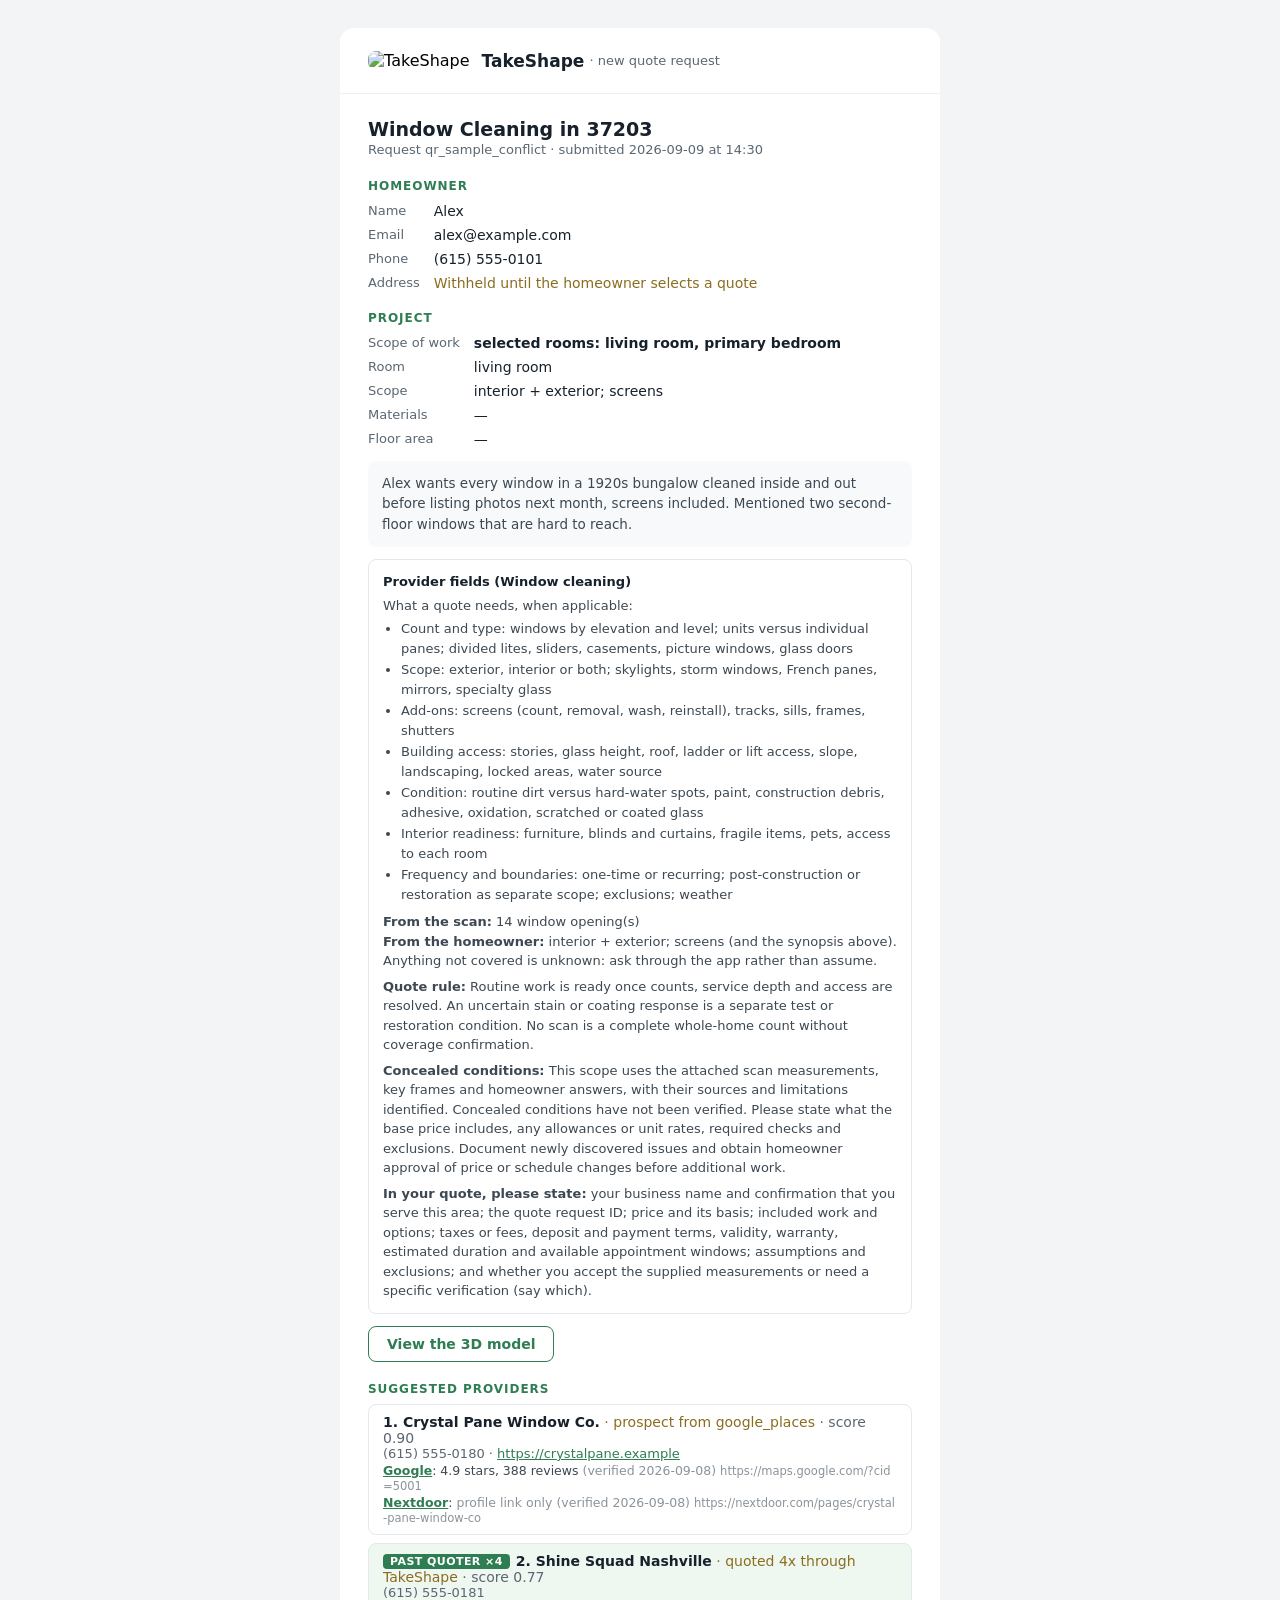
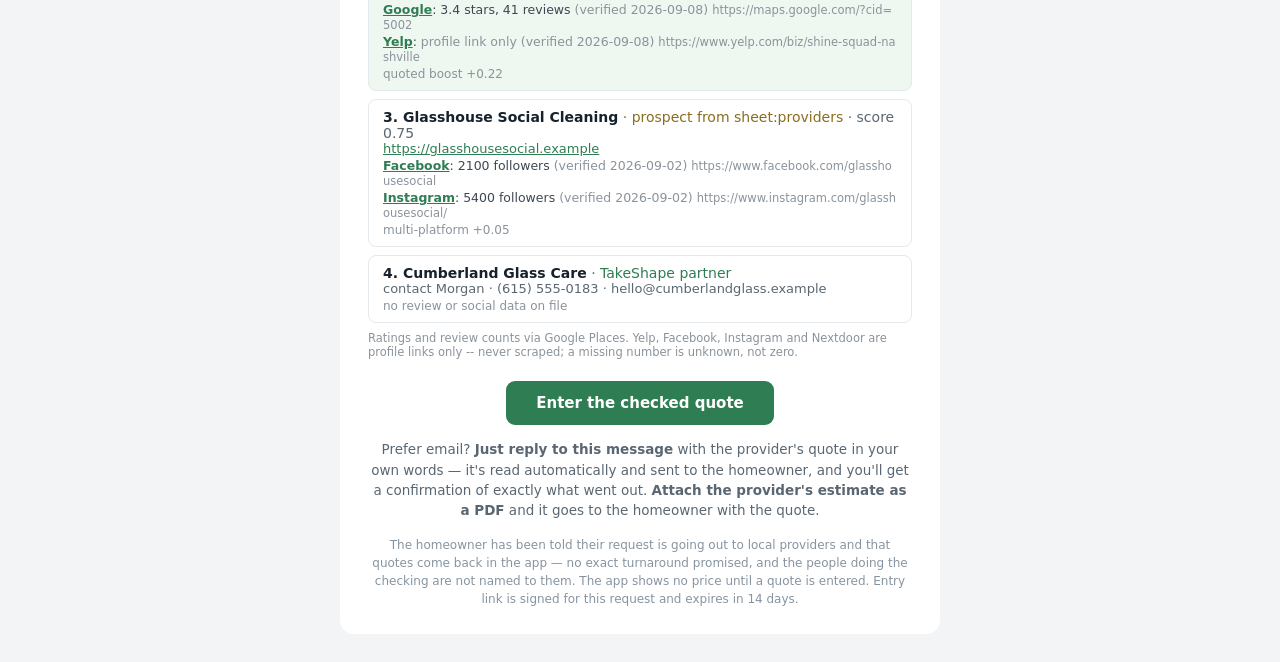
==== commit ee497688: "Pin the clock the Places expiry reads in tests and the sample script The provider fixture and the go" ====
--- a/backend/docs/samples/ops-email-conflicting.html
+++ b/backend/docs/samples/ops-email-conflicting.html
@@ -29,6 +29,7 @@
     <tr><td style="padding:4px 14px 4px 0;color:#5A6772;font-size:13px;white-space:nowrap;vertical-align:top">Floor area</td><td style="padding:4px 0;color:#17212B;font-size:14px">—</td></tr>
   </table>
   <div style="margin-top:10px;padding:12px 14px;background:#F7F9FA;border-radius:8px;color:#3D4852;font-size:13.5px;line-height:1.55">Alex wants every window in a 1920s bungalow cleaned inside and out before listing photos next month, screens included. Mentioned two second-floor windows that are hard to reach.</div>
+  <div style="margin-top:12px;padding:12px 14px;border:1px solid #E3E8EC;border-radius:8px;color:#3D4852;font-size:13px;line-height:1.5"><div style="font-weight:700;color:#17212B;margin-bottom:4px">Provider fields (Window cleaning)</div><div>What a quote needs, when applicable:</div><ul style="margin:4px 0 8px 18px;padding:0"><li style="margin:2px 0">Count and type: windows by elevation and level; units versus individual panes; divided lites, sliders, casements, picture windows, glass doors</li><li style="margin:2px 0">Scope: exterior, interior or both; skylights, storm windows, French panes, mirrors, specialty glass</li><li style="margin:2px 0">Add-ons: screens (count, removal, wash, reinstall), tracks, sills, frames, shutters</li><li style="margin:2px 0">Building access: stories, glass height, roof, ladder or lift access, slope, landscaping, locked areas, water source</li><li style="margin:2px 0">Condition: routine dirt versus hard-water spots, paint, construction debris, adhesive, oxidation, scratched or coated glass</li><li style="margin:2px 0">Interior readiness: furniture, blinds and curtains, fragile items, pets, access to each room</li><li style="margin:2px 0">Frequency and boundaries: one-time or recurring; post-construction or restoration as separate scope; exclusions; weather</li></ul><div><b>From the scan:</b> 14 window opening(s)</div><div><b>From the homeowner:</b> interior + exterior; screens (and the synopsis above). Anything not covered is unknown: ask through the app rather than assume.</div><div style="margin-top:6px"><b>Quote rule:</b> Routine work is ready once counts, service depth and access are resolved. An uncertain stain or coating response is a separate test or restoration condition. No scan is a complete whole-home count without coverage confirmation.</div><div style="margin-top:6px"><b>Concealed conditions:</b> This scope uses the attached scan measurements, key frames and homeowner answers, with their sources and limitations identified. Concealed conditions have not been verified. Please state what the base price includes, any allowances or unit rates, required checks and exclusions. Document newly discovered issues and obtain homeowner approval of price or schedule changes before additional work.</div><div style="margin-top:6px"><b>In your quote, please state:</b> your business name and confirmation that you serve this area; the quote request ID; price and its basis; included work and options; taxes or fees, deposit and payment terms, validity, warranty, estimated duration and available appointment windows; assumptions and exclusions; and whether you accept the supplied measurements or need a specific verification (say which).</div></div>
   <div style="margin-top:12px"><a href="https://storage.example.com/home-assets/flow-models/sample.usdz?token=sample" style="display:inline-block;background:#FFFFFF;color:#2E7D53;border:1.5px solid #2E7D53;border-radius:8px;padding:9px 18px;font-size:14px;font-weight:600;text-decoration:none">View the 3D model</a></div>
 
 </td></tr>
@@ -37,7 +38,7 @@
   <div style="padding:9px 14px;border:1px solid #E4E9ED;border-radius:8px;margin:0 0 8px"><div style="font-size:14px;color:#17212B"><span style="font-weight:600">1. Crystal Pane Window Co.</span><span style="color:#8A6D1F"> · prospect from google_places</span><span style="color:#5A6772"> · score 0.90</span></div><div style="color:#5A6772;font-size:13px">(615) 555-0180 · <a href="https://crystalpane.example" style="color:#2E7D53">https://crystalpane.example</a></div><div style="color:#3D4852;font-size:12.5px;margin-top:2px"><a href="https://maps.google.com/?cid=5001" style="color:#2E7D53;font-weight:600">Google</a>: 4.9 stars, 388 reviews <span style="color:#8A939B">(verified 2026-09-08)</span> <span style="color:#8A939B;font-size:11.5px;word-break:break-all">https://maps.google.com/?cid=5001</span></div><div style="color:#3D4852;font-size:12.5px;margin-top:2px"><a href="https://nextdoor.com/pages/crystal-pane-window-co" style="color:#2E7D53;font-weight:600">Nextdoor</a>: <span style="color:#8A939B">profile link only</span> <span style="color:#8A939B">(verified 2026-09-08)</span> <span style="color:#8A939B;font-size:11.5px;word-break:break-all">https://nextdoor.com/pages/crystal-pane-window-co</span></div></div><div style="padding:9px 14px;border:1px solid #E4E9ED;border-radius:8px;margin:0 0 8px;background:#EFF7F1"><div style="font-size:14px;color:#17212B"><span style="display:inline-block;background:#2E7D53;color:#FFFFFF;border-radius:4px;padding:1px 7px;font-size:11px;font-weight:700;letter-spacing:.04em;margin-right:6px;vertical-align:middle">PAST QUOTER &times;4</span><span style="font-weight:600">2. Shine Squad Nashville</span><span style="color:#8A6D1F"> · quoted 4x through TakeShape</span><span style="color:#5A6772"> · score 0.77</span></div><div style="color:#5A6772;font-size:13px">(615) 555-0181</div><div style="color:#3D4852;font-size:12.5px;margin-top:2px"><a href="https://maps.google.com/?cid=5002" style="color:#2E7D53;font-weight:600">Google</a>: 3.4 stars, 41 reviews <span style="color:#8A939B">(verified 2026-09-08)</span> <span style="color:#8A939B;font-size:11.5px;word-break:break-all">https://maps.google.com/?cid=5002</span></div><div style="color:#3D4852;font-size:12.5px;margin-top:2px"><a href="https://www.yelp.com/biz/shine-squad-nashville" style="color:#2E7D53;font-weight:600">Yelp</a>: <span style="color:#8A939B">profile link only</span> <span style="color:#8A939B">(verified 2026-09-08)</span> <span style="color:#8A939B;font-size:11.5px;word-break:break-all">https://www.yelp.com/biz/shine-squad-nashville</span></div><div style="color:#8A939B;font-size:12px;margin-top:3px">quoted boost +0.22</div></div><div style="padding:9px 14px;border:1px solid #E4E9ED;border-radius:8px;margin:0 0 8px"><div style="font-size:14px;color:#17212B"><span style="font-weight:600">3. Glasshouse Social Cleaning</span><span style="color:#8A6D1F"> · prospect from sheet:providers</span><span style="color:#5A6772"> · score 0.75</span></div><div style="color:#5A6772;font-size:13px"><a href="https://glasshousesocial.example" style="color:#2E7D53">https://glasshousesocial.example</a></div><div style="color:#3D4852;font-size:12.5px;margin-top:2px"><a href="https://www.facebook.com/glasshousesocial" style="color:#2E7D53;font-weight:600">Facebook</a>: 2100 followers <span style="color:#8A939B">(verified 2026-09-02)</span> <span style="color:#8A939B;font-size:11.5px;word-break:break-all">https://www.facebook.com/glasshousesocial</span></div><div style="color:#3D4852;font-size:12.5px;margin-top:2px"><a href="https://www.instagram.com/glasshousesocial/" style="color:#2E7D53;font-weight:600">Instagram</a>: 5400 followers <span style="color:#8A939B">(verified 2026-09-02)</span> <span style="color:#8A939B;font-size:11.5px;word-break:break-all">https://www.instagram.com/glasshousesocial/</span></div><div style="color:#8A939B;font-size:12px;margin-top:3px">multi-platform +0.05</div></div><div style="padding:9px 14px;border:1px solid #E4E9ED;border-radius:8px;margin:0 0 8px"><div style="font-size:14px;color:#17212B"><span style="font-weight:600">4. Cumberland Glass Care</span><span style="color:#2E7D53"> · TakeShape partner</span></div><div style="color:#5A6772;font-size:13px">contact Morgan · (615) 555-0183 · hello@cumberlandglass.example</div><div style="color:#8A939B;font-size:12px;margin-top:3px">no review or social data on file</div></div><div style="color:#8A939B;font-size:11.5px;margin-top:4px">Ratings and review counts via Google Places. Yelp, Facebook, Instagram and Nextdoor are profile links only -- never scraped; a missing number is unknown, not zero.</div>
 </td></tr>
 <tr><td style="padding:22px 28px 26px" align="center">
-  <a href="https://ops.example.com/api/v1/ops/entry/qr_sample_conflict/1792517357/ef501dbea35682db626c93d561df2e548a4c554272a557c7966d0e54c95c06a6" style="display:inline-block;background:#2E7D53;color:#FFFFFF;border-radius:9px;padding:13px 30px;font-size:15px;font-weight:700;text-decoration:none">Enter the checked quote</a>
+  <a href="https://ops.example.com/api/v1/ops/entry/qr_sample_conflict/1792778667/7aebd8ce1c1976fc7dbde7557c6f8144655fc67fed1aa82f54abe8644d16d081" style="display:inline-block;background:#2E7D53;color:#FFFFFF;border-radius:9px;padding:13px 30px;font-size:15px;font-weight:700;text-decoration:none">Enter the checked quote</a>
   <p style="color:#5A6772;font-size:13.5px;line-height:1.5;margin:14px 0 0">Prefer email? <strong>Just reply to this message</strong> with the provider's quote in your own words — it's read automatically and sent to the homeowner, and you'll get a confirmation of exactly what went out. <strong>Attach the provider's estimate as a PDF</strong> and it goes to the homeowner with the quote.</p>
   <p style="color:#8794A0;font-size:12px;line-height:1.5;margin:16px 0 0">The homeowner has been told their request is going out to local providers and that quotes come back in the app — no exact turnaround promised, and the people doing the checking are not named to them. The app shows no price until a quote is entered. Entry link is signed for this request and expires in 14 days.</p>
 </td></tr>
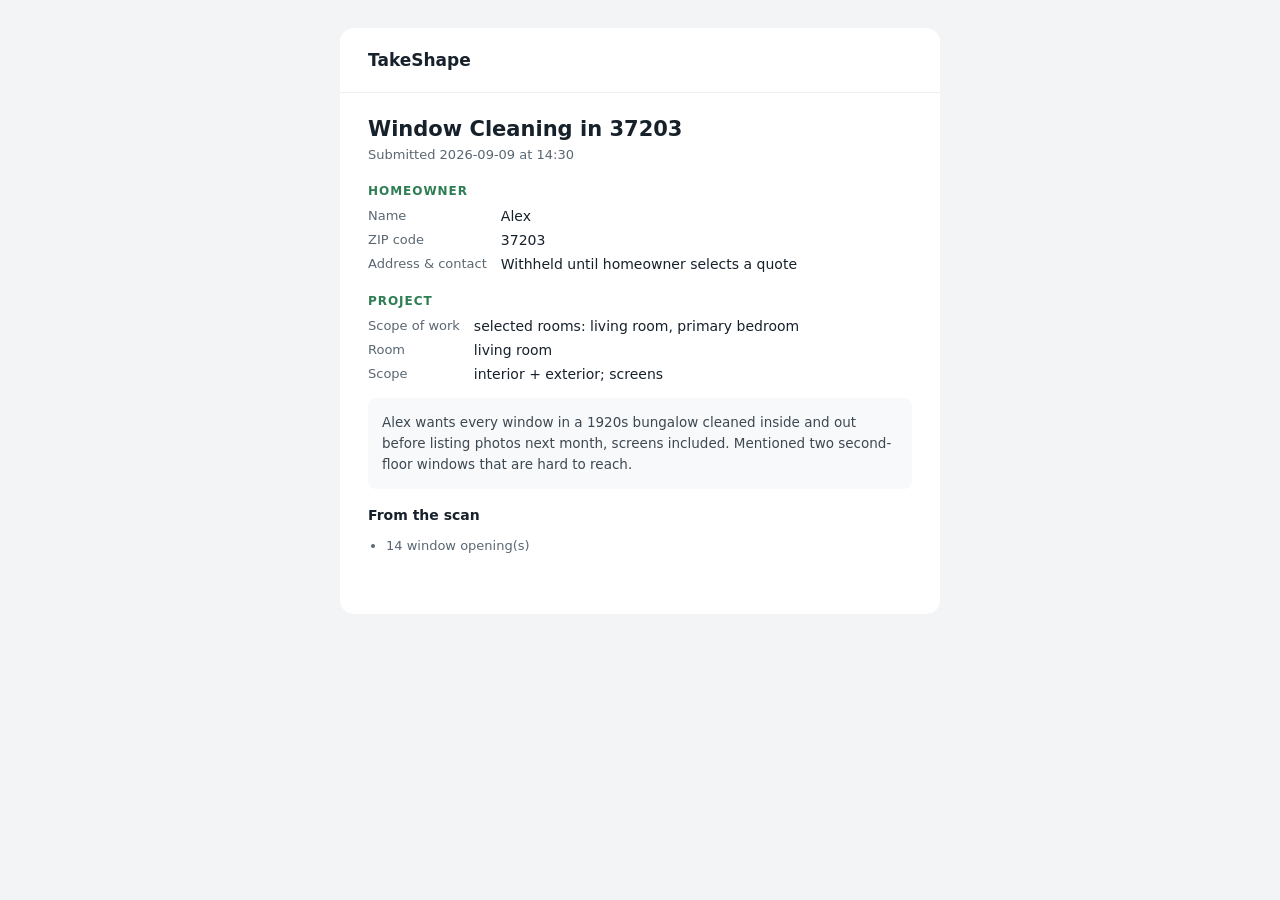
==== commit a4245e52: "Simplify provider experience and support signed or callback approvals" ====
--- a/backend/docs/samples/ops-email-conflicting.html
+++ b/backend/docs/samples/ops-email-conflicting.html
@@ -1,47 +1,11 @@
 <!doctype html><html><body style="margin:0;padding:0;background:#F2F4F6">
-<table role="presentation" width="100%" cellpadding="0" cellspacing="0" style="background:#F2F4F6;padding:28px 12px">
-<tr><td align="center">
+<table role="presentation" width="100%" cellpadding="0" cellspacing="0" style="background:#F2F4F6;padding:28px 12px"><tr><td align="center">
 <table role="presentation" width="600" cellpadding="0" cellspacing="0" style="max-width:600px;width:100%;background:#FFFFFF;border-radius:14px;overflow:hidden;font-family:'Segoe UI',system-ui,-apple-system,sans-serif">
-<tr><td style="padding:22px 28px;border-bottom:1px solid #EDF0F3">
-  <img src="https://ops.example.com/api/v1/assets/takeshape-logo.png" width="36" height="36" alt="TakeShape" style="border-radius:8px;vertical-align:middle;margin-right:12px"><span style="font-size:17px;font-weight:700;color:#17212B;vertical-align:middle">TakeShape</span>
-  <span style="font-size:13px;color:#5A6772;vertical-align:middle"> · new quote request</span>
-</td></tr>
-<tr><td style="padding:24px 28px 8px">
-  <div style="font-size:19px;font-weight:700;color:#17212B;margin-bottom:2px">Window Cleaning in 37203</div>
-  <div style="font-size:13px;color:#5A6772">Request qr_sample_conflict · submitted 2026-09-09 at 14:30</div>
-</td></tr>
-<tr><td style="padding:14px 28px 0">
-  <div style="font-size:12px;font-weight:700;letter-spacing:.08em;text-transform:uppercase;color:#2E7D53;margin-bottom:6px">Homeowner</div>
-  <table role="presentation" cellpadding="0" cellspacing="0">
-    <tr><td style="padding:4px 14px 4px 0;color:#5A6772;font-size:13px;white-space:nowrap;vertical-align:top">Name</td><td style="padding:4px 0;color:#17212B;font-size:14px">Alex</td></tr>
-    <tr><td style="padding:4px 14px 4px 0;color:#5A6772;font-size:13px;white-space:nowrap;vertical-align:top">Email</td><td style="padding:4px 0;color:#17212B;font-size:14px">alex@example.com</td></tr>
-    <tr><td style="padding:4px 14px 4px 0;color:#5A6772;font-size:13px;white-space:nowrap;vertical-align:top">Phone</td><td style="padding:4px 0;color:#17212B;font-size:14px">(615) 555-0101</td></tr>
-    <tr><td style="padding:4px 14px 4px 0;color:#5A6772;font-size:13px;white-space:nowrap;vertical-align:top">Address</td><td style="padding:4px 0;color:#17212B;font-size:14px"><span style="color:#8A6D1F">Withheld until the homeowner selects a quote</span></td></tr>
-  </table>
-</td></tr>
-<tr><td style="padding:16px 28px 0">
-  <div style="font-size:12px;font-weight:700;letter-spacing:.08em;text-transform:uppercase;color:#2E7D53;margin-bottom:6px">Project</div>
-  <table role="presentation" cellpadding="0" cellspacing="0">
-    <tr><td style="padding:4px 14px 4px 0;color:#5A6772;font-size:13px;white-space:nowrap;vertical-align:top">Scope of work</td><td style="padding:4px 0;color:#17212B;font-size:14px"><span style="font-weight:600">selected rooms: living room, primary bedroom</span></td></tr>
-    <tr><td style="padding:4px 14px 4px 0;color:#5A6772;font-size:13px;white-space:nowrap;vertical-align:top">Room</td><td style="padding:4px 0;color:#17212B;font-size:14px">living room</td></tr>
-    <tr><td style="padding:4px 14px 4px 0;color:#5A6772;font-size:13px;white-space:nowrap;vertical-align:top">Scope</td><td style="padding:4px 0;color:#17212B;font-size:14px">interior + exterior; screens</td></tr>
-    <tr><td style="padding:4px 14px 4px 0;color:#5A6772;font-size:13px;white-space:nowrap;vertical-align:top">Materials</td><td style="padding:4px 0;color:#17212B;font-size:14px">—</td></tr>
-    <tr><td style="padding:4px 14px 4px 0;color:#5A6772;font-size:13px;white-space:nowrap;vertical-align:top">Floor area</td><td style="padding:4px 0;color:#17212B;font-size:14px">—</td></tr>
-  </table>
-  <div style="margin-top:10px;padding:12px 14px;background:#F7F9FA;border-radius:8px;color:#3D4852;font-size:13.5px;line-height:1.55">Alex wants every window in a 1920s bungalow cleaned inside and out before listing photos next month, screens included. Mentioned two second-floor windows that are hard to reach.</div>
-  <div style="margin-top:12px;padding:12px 14px;border:1px solid #E3E8EC;border-radius:8px;color:#3D4852;font-size:13px;line-height:1.5"><div style="font-weight:700;color:#17212B;margin-bottom:4px">Provider fields (Window cleaning)</div><div>What a quote needs, when applicable:</div><ul style="margin:4px 0 8px 18px;padding:0"><li style="margin:2px 0">Count and type: windows by elevation and level; units versus individual panes; divided lites, sliders, casements, picture windows, glass doors</li><li style="margin:2px 0">Scope: exterior, interior or both; skylights, storm windows, French panes, mirrors, specialty glass</li><li style="margin:2px 0">Add-ons: screens (count, removal, wash, reinstall), tracks, sills, frames, shutters</li><li style="margin:2px 0">Building access: stories, glass height, roof, ladder or lift access, slope, landscaping, locked areas, water source</li><li style="margin:2px 0">Condition: routine dirt versus hard-water spots, paint, construction debris, adhesive, oxidation, scratched or coated glass</li><li style="margin:2px 0">Interior readiness: furniture, blinds and curtains, fragile items, pets, access to each room</li><li style="margin:2px 0">Frequency and boundaries: one-time or recurring; post-construction or restoration as separate scope; exclusions; weather</li></ul><div><b>From the scan:</b> 14 window opening(s)</div><div><b>From the homeowner:</b> interior + exterior; screens (and the synopsis above). Anything not covered is unknown: ask through the app rather than assume.</div><div style="margin-top:6px"><b>Quote rule:</b> Routine work is ready once counts, service depth and access are resolved. An uncertain stain or coating response is a separate test or restoration condition. No scan is a complete whole-home count without coverage confirmation.</div><div style="margin-top:6px"><b>Concealed conditions:</b> This scope uses the attached scan measurements, key frames and homeowner answers, with their sources and limitations identified. Concealed conditions have not been verified. Please state what the base price includes, any allowances or unit rates, required checks and exclusions. Document newly discovered issues and obtain homeowner approval of price or schedule changes before additional work.</div><div style="margin-top:6px"><b>In your quote, please state:</b> your business name and confirmation that you serve this area; the quote request ID; price and its basis; included work and options; taxes or fees, deposit and payment terms, validity, warranty, estimated duration and available appointment windows; assumptions and exclusions; and whether you accept the supplied measurements or need a specific verification (say which).</div></div>
-  <div style="margin-top:12px"><a href="https://storage.example.com/home-assets/flow-models/sample.usdz?token=sample" style="display:inline-block;background:#FFFFFF;color:#2E7D53;border:1.5px solid #2E7D53;border-radius:8px;padding:9px 18px;font-size:14px;font-weight:600;text-decoration:none">View the 3D model</a></div>
-
-</td></tr>
-<tr><td style="padding:20px 28px 0">
-  <div style="font-size:12px;font-weight:700;letter-spacing:.08em;text-transform:uppercase;color:#2E7D53;margin-bottom:8px">Suggested providers</div>
-  <div style="padding:9px 14px;border:1px solid #E4E9ED;border-radius:8px;margin:0 0 8px"><div style="font-size:14px;color:#17212B"><span style="font-weight:600">1. Crystal Pane Window Co.</span><span style="color:#8A6D1F"> · prospect from google_places</span><span style="color:#5A6772"> · score 0.90</span></div><div style="color:#5A6772;font-size:13px">(615) 555-0180 · <a href="https://crystalpane.example" style="color:#2E7D53">https://crystalpane.example</a></div><div style="color:#3D4852;font-size:12.5px;margin-top:2px"><a href="https://maps.google.com/?cid=5001" style="color:#2E7D53;font-weight:600">Google</a>: 4.9 stars, 388 reviews <span style="color:#8A939B">(verified 2026-09-08)</span> <span style="color:#8A939B;font-size:11.5px;word-break:break-all">https://maps.google.com/?cid=5001</span></div><div style="color:#3D4852;font-size:12.5px;margin-top:2px"><a href="https://nextdoor.com/pages/crystal-pane-window-co" style="color:#2E7D53;font-weight:600">Nextdoor</a>: <span style="color:#8A939B">profile link only</span> <span style="color:#8A939B">(verified 2026-09-08)</span> <span style="color:#8A939B;font-size:11.5px;word-break:break-all">https://nextdoor.com/pages/crystal-pane-window-co</span></div></div><div style="padding:9px 14px;border:1px solid #E4E9ED;border-radius:8px;margin:0 0 8px;background:#EFF7F1"><div style="font-size:14px;color:#17212B"><span style="display:inline-block;background:#2E7D53;color:#FFFFFF;border-radius:4px;padding:1px 7px;font-size:11px;font-weight:700;letter-spacing:.04em;margin-right:6px;vertical-align:middle">PAST QUOTER &times;4</span><span style="font-weight:600">2. Shine Squad Nashville</span><span style="color:#8A6D1F"> · quoted 4x through TakeShape</span><span style="color:#5A6772"> · score 0.77</span></div><div style="color:#5A6772;font-size:13px">(615) 555-0181</div><div style="color:#3D4852;font-size:12.5px;margin-top:2px"><a href="https://maps.google.com/?cid=5002" style="color:#2E7D53;font-weight:600">Google</a>: 3.4 stars, 41 reviews <span style="color:#8A939B">(verified 2026-09-08)</span> <span style="color:#8A939B;font-size:11.5px;word-break:break-all">https://maps.google.com/?cid=5002</span></div><div style="color:#3D4852;font-size:12.5px;margin-top:2px"><a href="https://www.yelp.com/biz/shine-squad-nashville" style="color:#2E7D53;font-weight:600">Yelp</a>: <span style="color:#8A939B">profile link only</span> <span style="color:#8A939B">(verified 2026-09-08)</span> <span style="color:#8A939B;font-size:11.5px;word-break:break-all">https://www.yelp.com/biz/shine-squad-nashville</span></div><div style="color:#8A939B;font-size:12px;margin-top:3px">quoted boost +0.22</div></div><div style="padding:9px 14px;border:1px solid #E4E9ED;border-radius:8px;margin:0 0 8px"><div style="font-size:14px;color:#17212B"><span style="font-weight:600">3. Glasshouse Social Cleaning</span><span style="color:#8A6D1F"> · prospect from sheet:providers</span><span style="color:#5A6772"> · score 0.75</span></div><div style="color:#5A6772;font-size:13px"><a href="https://glasshousesocial.example" style="color:#2E7D53">https://glasshousesocial.example</a></div><div style="color:#3D4852;font-size:12.5px;margin-top:2px"><a href="https://www.facebook.com/glasshousesocial" style="color:#2E7D53;font-weight:600">Facebook</a>: 2100 followers <span style="color:#8A939B">(verified 2026-09-02)</span> <span style="color:#8A939B;font-size:11.5px;word-break:break-all">https://www.facebook.com/glasshousesocial</span></div><div style="color:#3D4852;font-size:12.5px;margin-top:2px"><a href="https://www.instagram.com/glasshousesocial/" style="color:#2E7D53;font-weight:600">Instagram</a>: 5400 followers <span style="color:#8A939B">(verified 2026-09-02)</span> <span style="color:#8A939B;font-size:11.5px;word-break:break-all">https://www.instagram.com/glasshousesocial/</span></div><div style="color:#8A939B;font-size:12px;margin-top:3px">multi-platform +0.05</div></div><div style="padding:9px 14px;border:1px solid #E4E9ED;border-radius:8px;margin:0 0 8px"><div style="font-size:14px;color:#17212B"><span style="font-weight:600">4. Cumberland Glass Care</span><span style="color:#2E7D53"> · TakeShape partner</span></div><div style="color:#5A6772;font-size:13px">contact Morgan · (615) 555-0183 · hello@cumberlandglass.example</div><div style="color:#8A939B;font-size:12px;margin-top:3px">no review or social data on file</div></div><div style="color:#8A939B;font-size:11.5px;margin-top:4px">Ratings and review counts via Google Places. Yelp, Facebook, Instagram and Nextdoor are profile links only -- never scraped; a missing number is unknown, not zero.</div>
-</td></tr>
-<tr><td style="padding:22px 28px 26px" align="center">
-  <a href="https://ops.example.com/api/v1/ops/entry/qr_sample_conflict/1792778667/7aebd8ce1c1976fc7dbde7557c6f8144655fc67fed1aa82f54abe8644d16d081" style="display:inline-block;background:#2E7D53;color:#FFFFFF;border-radius:9px;padding:13px 30px;font-size:15px;font-weight:700;text-decoration:none">Enter the checked quote</a>
-  <p style="color:#5A6772;font-size:13.5px;line-height:1.5;margin:14px 0 0">Prefer email? <strong>Just reply to this message</strong> with the provider's quote in your own words — it's read automatically and sent to the homeowner, and you'll get a confirmation of exactly what went out. <strong>Attach the provider's estimate as a PDF</strong> and it goes to the homeowner with the quote.</p>
-  <p style="color:#8794A0;font-size:12px;line-height:1.5;margin:16px 0 0">The homeowner has been told their request is going out to local providers and that quotes come back in the app — no exact turnaround promised, and the people doing the checking are not named to them. The app shows no price until a quote is entered. Entry link is signed for this request and expires in 14 days.</p>
-</td></tr>
-</table>
-</td></tr></table>
-</body></html>+<tr><td style="padding:22px 28px;border-bottom:1px solid #EDF0F3"><span style="font-size:17px;font-weight:700;color:#17212B">TakeShape</span></td></tr>
+<tr><td style="padding:24px 28px 8px"><div style="font-size:21px;font-weight:700;color:#17212B;margin-bottom:6px">Window Cleaning in 37203</div>
+<div style="font-size:13px;color:#5A6772">Submitted 2026-09-09 at 14:30</div></td></tr>
+<tr><td style="padding:14px 28px 0"><div style="font-size:12px;font-weight:700;letter-spacing:.08em;text-transform:uppercase;color:#2E7D53;margin-bottom:6px">Homeowner</div><table role="presentation" cellpadding="0" cellspacing="0"><tr><td style="padding:4px 14px 4px 0;color:#5A6772;font-size:13px;vertical-align:top">Name</td><td style="padding:4px 0;color:#17212B;font-size:14px">Alex</td></tr><tr><td style="padding:4px 14px 4px 0;color:#5A6772;font-size:13px;vertical-align:top">ZIP code</td><td style="padding:4px 0;color:#17212B;font-size:14px">37203</td></tr><tr><td style="padding:4px 14px 4px 0;color:#5A6772;font-size:13px;vertical-align:top">Address &amp; contact</td><td style="padding:4px 0;color:#17212B;font-size:14px">Withheld until homeowner selects a quote</td></tr></table></td></tr>
+<tr><td style="padding:18px 28px 0"><div style="font-size:12px;font-weight:700;letter-spacing:.08em;text-transform:uppercase;color:#2E7D53;margin-bottom:6px">Project</div><table role="presentation" cellpadding="0" cellspacing="0"><tr><td style="padding:4px 14px 4px 0;color:#5A6772;font-size:13px;vertical-align:top">Scope of work</td><td style="padding:4px 0;color:#17212B;font-size:14px">selected rooms: living room, primary bedroom</td></tr><tr><td style="padding:4px 14px 4px 0;color:#5A6772;font-size:13px;vertical-align:top">Room</td><td style="padding:4px 0;color:#17212B;font-size:14px">living room</td></tr><tr><td style="padding:4px 14px 4px 0;color:#5A6772;font-size:13px;vertical-align:top">Scope</td><td style="padding:4px 0;color:#17212B;font-size:14px">interior + exterior; screens</td></tr></table>
+<div style="margin-top:12px;padding:14px;background:#F7F9FA;border-radius:8px;color:#3D4852;font-size:13.5px;line-height:1.55;white-space:pre-line">Alex wants every window in a 1920s bungalow cleaned inside and out before listing photos next month, screens included. Mentioned two second-floor windows that are hard to reach.</div>
+<div style="margin-top:18px;color:#17212B;font-size:14px;font-weight:600">From the scan</div><ul style="padding-left:18px;color:#5A6772;font-size:13px;line-height:1.5"><li style="margin:4px 0">14 window opening(s)</li></ul></td></tr>
+<tr><td style="padding:18px 28px 28px"></td></tr></table></td></tr></table></body></html>
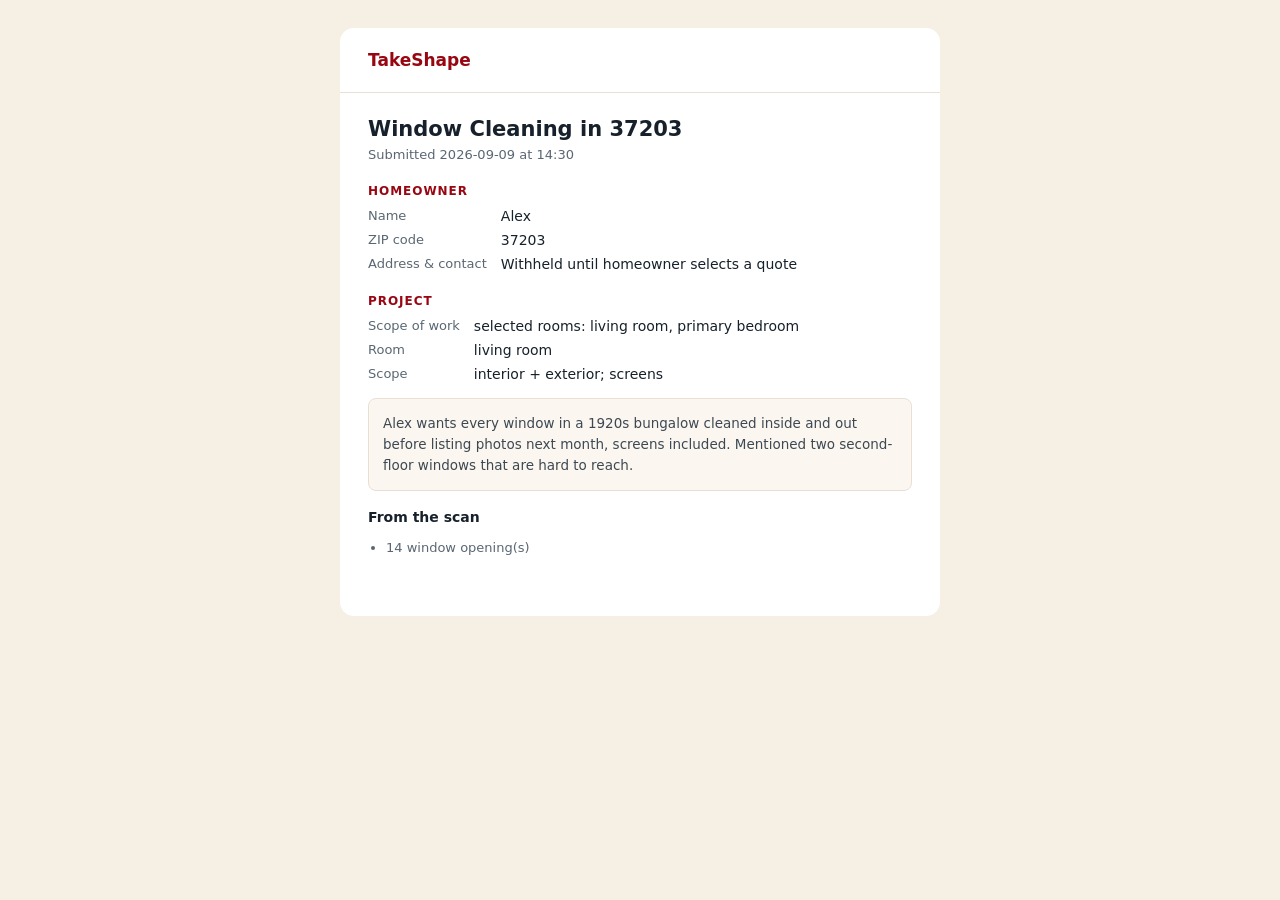
==== commit f8e2c4ab: "Align quote request surfaces with TakeShape brand" ====
--- a/backend/docs/samples/ops-email-conflicting.html
+++ b/backend/docs/samples/ops-email-conflicting.html
@@ -1,11 +1,11 @@
-<!doctype html><html><body style="margin:0;padding:0;background:#F2F4F6">
-<table role="presentation" width="100%" cellpadding="0" cellspacing="0" style="background:#F2F4F6;padding:28px 12px"><tr><td align="center">
+<!doctype html><html><body style="margin:0;padding:0;background:#F5EFE4">
+<table role="presentation" width="100%" cellpadding="0" cellspacing="0" style="background:#F5EFE4;padding:28px 12px"><tr><td align="center">
 <table role="presentation" width="600" cellpadding="0" cellspacing="0" style="max-width:600px;width:100%;background:#FFFFFF;border-radius:14px;overflow:hidden;font-family:'Segoe UI',system-ui,-apple-system,sans-serif">
-<tr><td style="padding:22px 28px;border-bottom:1px solid #EDF0F3"><span style="font-size:17px;font-weight:700;color:#17212B">TakeShape</span></td></tr>
+<tr><td style="padding:22px 28px;border-bottom:1px solid #EADFD4"><span style="font-size:17px;font-weight:700;color:#980612">TakeShape</span></td></tr>
 <tr><td style="padding:24px 28px 8px"><div style="font-size:21px;font-weight:700;color:#17212B;margin-bottom:6px">Window Cleaning in 37203</div>
 <div style="font-size:13px;color:#5A6772">Submitted 2026-09-09 at 14:30</div></td></tr>
-<tr><td style="padding:14px 28px 0"><div style="font-size:12px;font-weight:700;letter-spacing:.08em;text-transform:uppercase;color:#2E7D53;margin-bottom:6px">Homeowner</div><table role="presentation" cellpadding="0" cellspacing="0"><tr><td style="padding:4px 14px 4px 0;color:#5A6772;font-size:13px;vertical-align:top">Name</td><td style="padding:4px 0;color:#17212B;font-size:14px">Alex</td></tr><tr><td style="padding:4px 14px 4px 0;color:#5A6772;font-size:13px;vertical-align:top">ZIP code</td><td style="padding:4px 0;color:#17212B;font-size:14px">37203</td></tr><tr><td style="padding:4px 14px 4px 0;color:#5A6772;font-size:13px;vertical-align:top">Address &amp; contact</td><td style="padding:4px 0;color:#17212B;font-size:14px">Withheld until homeowner selects a quote</td></tr></table></td></tr>
-<tr><td style="padding:18px 28px 0"><div style="font-size:12px;font-weight:700;letter-spacing:.08em;text-transform:uppercase;color:#2E7D53;margin-bottom:6px">Project</div><table role="presentation" cellpadding="0" cellspacing="0"><tr><td style="padding:4px 14px 4px 0;color:#5A6772;font-size:13px;vertical-align:top">Scope of work</td><td style="padding:4px 0;color:#17212B;font-size:14px">selected rooms: living room, primary bedroom</td></tr><tr><td style="padding:4px 14px 4px 0;color:#5A6772;font-size:13px;vertical-align:top">Room</td><td style="padding:4px 0;color:#17212B;font-size:14px">living room</td></tr><tr><td style="padding:4px 14px 4px 0;color:#5A6772;font-size:13px;vertical-align:top">Scope</td><td style="padding:4px 0;color:#17212B;font-size:14px">interior + exterior; screens</td></tr></table>
-<div style="margin-top:12px;padding:14px;background:#F7F9FA;border-radius:8px;color:#3D4852;font-size:13.5px;line-height:1.55;white-space:pre-line">Alex wants every window in a 1920s bungalow cleaned inside and out before listing photos next month, screens included. Mentioned two second-floor windows that are hard to reach.</div>
+<tr><td style="padding:14px 28px 0"><div style="font-size:12px;font-weight:700;letter-spacing:.08em;text-transform:uppercase;color:#980612;margin-bottom:6px">Homeowner</div><table role="presentation" cellpadding="0" cellspacing="0"><tr><td style="padding:4px 14px 4px 0;color:#5A6772;font-size:13px;vertical-align:top">Name</td><td style="padding:4px 0;color:#17212B;font-size:14px">Alex</td></tr><tr><td style="padding:4px 14px 4px 0;color:#5A6772;font-size:13px;vertical-align:top">ZIP code</td><td style="padding:4px 0;color:#17212B;font-size:14px">37203</td></tr><tr><td style="padding:4px 14px 4px 0;color:#5A6772;font-size:13px;vertical-align:top">Address &amp; contact</td><td style="padding:4px 0;color:#17212B;font-size:14px">Withheld until homeowner selects a quote</td></tr></table></td></tr>
+<tr><td style="padding:18px 28px 0"><div style="font-size:12px;font-weight:700;letter-spacing:.08em;text-transform:uppercase;color:#980612;margin-bottom:6px">Project</div><table role="presentation" cellpadding="0" cellspacing="0"><tr><td style="padding:4px 14px 4px 0;color:#5A6772;font-size:13px;vertical-align:top">Scope of work</td><td style="padding:4px 0;color:#17212B;font-size:14px">selected rooms: living room, primary bedroom</td></tr><tr><td style="padding:4px 14px 4px 0;color:#5A6772;font-size:13px;vertical-align:top">Room</td><td style="padding:4px 0;color:#17212B;font-size:14px">living room</td></tr><tr><td style="padding:4px 14px 4px 0;color:#5A6772;font-size:13px;vertical-align:top">Scope</td><td style="padding:4px 0;color:#17212B;font-size:14px">interior + exterior; screens</td></tr></table>
+<div style="margin-top:12px;padding:14px;background:#FBF7F0;border:1px solid #EADFD4;border-radius:8px;color:#3D4852;font-size:13.5px;line-height:1.55;white-space:pre-line">Alex wants every window in a 1920s bungalow cleaned inside and out before listing photos next month, screens included. Mentioned two second-floor windows that are hard to reach.</div>
 <div style="margin-top:18px;color:#17212B;font-size:14px;font-weight:600">From the scan</div><ul style="padding-left:18px;color:#5A6772;font-size:13px;line-height:1.5"><li style="margin:4px 0">14 window opening(s)</li></ul></td></tr>
 <tr><td style="padding:18px 28px 28px"></td></tr></table></td></tr></table></body></html>
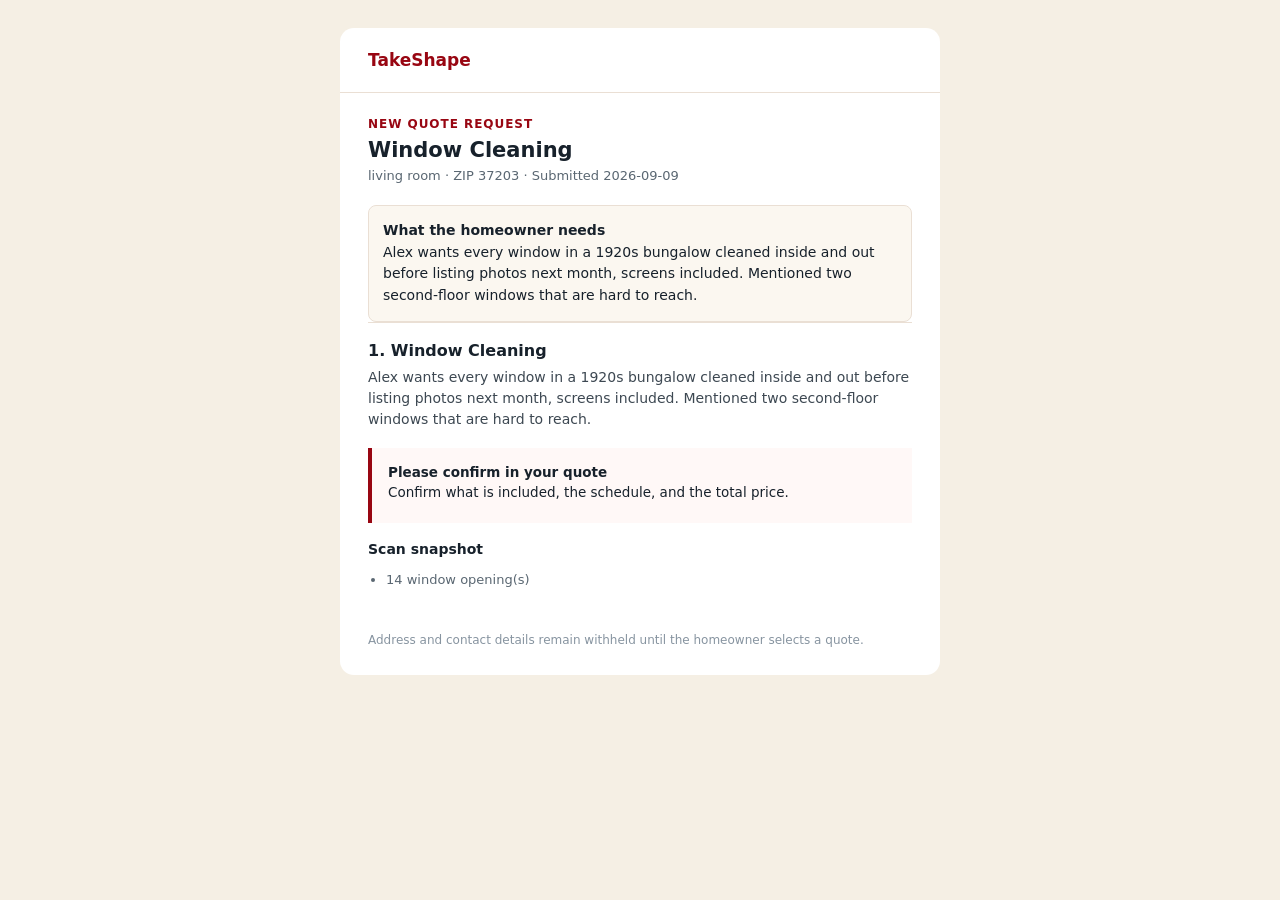
==== commit 7eb3551f: "Simplify provider quote request briefs" ====
--- a/backend/docs/samples/ops-email-conflicting.html
+++ b/backend/docs/samples/ops-email-conflicting.html
@@ -2,10 +2,9 @@
 <table role="presentation" width="100%" cellpadding="0" cellspacing="0" style="background:#F5EFE4;padding:28px 12px"><tr><td align="center">
 <table role="presentation" width="600" cellpadding="0" cellspacing="0" style="max-width:600px;width:100%;background:#FFFFFF;border-radius:14px;overflow:hidden;font-family:'Segoe UI',system-ui,-apple-system,sans-serif">
 <tr><td style="padding:22px 28px;border-bottom:1px solid #EADFD4"><span style="font-size:17px;font-weight:700;color:#980612">TakeShape</span></td></tr>
-<tr><td style="padding:24px 28px 8px"><div style="font-size:21px;font-weight:700;color:#17212B;margin-bottom:6px">Window Cleaning in 37203</div>
-<div style="font-size:13px;color:#5A6772">Submitted 2026-09-09 at 14:30</div></td></tr>
-<tr><td style="padding:14px 28px 0"><div style="font-size:12px;font-weight:700;letter-spacing:.08em;text-transform:uppercase;color:#980612;margin-bottom:6px">Homeowner</div><table role="presentation" cellpadding="0" cellspacing="0"><tr><td style="padding:4px 14px 4px 0;color:#5A6772;font-size:13px;vertical-align:top">Name</td><td style="padding:4px 0;color:#17212B;font-size:14px">Alex</td></tr><tr><td style="padding:4px 14px 4px 0;color:#5A6772;font-size:13px;vertical-align:top">ZIP code</td><td style="padding:4px 0;color:#17212B;font-size:14px">37203</td></tr><tr><td style="padding:4px 14px 4px 0;color:#5A6772;font-size:13px;vertical-align:top">Address &amp; contact</td><td style="padding:4px 0;color:#17212B;font-size:14px">Withheld until homeowner selects a quote</td></tr></table></td></tr>
-<tr><td style="padding:18px 28px 0"><div style="font-size:12px;font-weight:700;letter-spacing:.08em;text-transform:uppercase;color:#980612;margin-bottom:6px">Project</div><table role="presentation" cellpadding="0" cellspacing="0"><tr><td style="padding:4px 14px 4px 0;color:#5A6772;font-size:13px;vertical-align:top">Scope of work</td><td style="padding:4px 0;color:#17212B;font-size:14px">selected rooms: living room, primary bedroom</td></tr><tr><td style="padding:4px 14px 4px 0;color:#5A6772;font-size:13px;vertical-align:top">Room</td><td style="padding:4px 0;color:#17212B;font-size:14px">living room</td></tr><tr><td style="padding:4px 14px 4px 0;color:#5A6772;font-size:13px;vertical-align:top">Scope</td><td style="padding:4px 0;color:#17212B;font-size:14px">interior + exterior; screens</td></tr></table>
-<div style="margin-top:12px;padding:14px;background:#FBF7F0;border:1px solid #EADFD4;border-radius:8px;color:#3D4852;font-size:13.5px;line-height:1.55;white-space:pre-line">Alex wants every window in a 1920s bungalow cleaned inside and out before listing photos next month, screens included. Mentioned two second-floor windows that are hard to reach.</div>
-<div style="margin-top:18px;color:#17212B;font-size:14px;font-weight:600">From the scan</div><ul style="padding-left:18px;color:#5A6772;font-size:13px;line-height:1.5"><li style="margin:4px 0">14 window opening(s)</li></ul></td></tr>
-<tr><td style="padding:18px 28px 28px"></td></tr></table></td></tr></table></body></html>+<tr><td style="padding:24px 28px 8px"><div style="font-size:12px;font-weight:700;letter-spacing:.08em;text-transform:uppercase;color:#980612;margin-bottom:7px">New Quote request</div><div style="font-size:21px;font-weight:700;color:#17212B;margin-bottom:6px">Window Cleaning</div>
+<div style="font-size:13px;color:#5A6772">living room · ZIP 37203 · Submitted 2026-09-09</div></td></tr>
+<tr><td style="padding:14px 28px 0"><div style="padding:14px;background:#FBF7F0;border:1px solid #EADFD4;border-radius:8px;color:#17212B;font-size:14px;line-height:1.55"><strong>What the homeowner needs</strong><br>Alex wants every window in a 1920s bungalow cleaned inside and out before listing photos next month, screens included. Mentioned two second-floor windows that are hard to reach.</div><div style="padding:18px 0;border-top:1px solid #EADFD4"><div style="font-size:16px;font-weight:700;color:#17212B">1. Window Cleaning</div><div style="margin-top:7px;color:#3D4852;font-size:14px;line-height:1.5">Alex wants every window in a 1920s bungalow cleaned inside and out before listing photos next month, screens included. Mentioned two second-floor windows that are hard to reach.</div></div>
+<div style="padding:14px 16px;border-left:4px solid #980612;background:#FFF8F7;color:#17212B;font-size:13.5px;line-height:1.5"><strong>Please confirm in your quote</strong><br>Confirm what is included, the schedule, and the total price.<ul style="padding-left:18px;margin:7px 0 0"></ul></div>
+<div style="margin-top:18px;color:#17212B;font-size:14px;font-weight:600">Scan snapshot</div><ul style="padding-left:18px;color:#5A6772;font-size:13px;line-height:1.5"><li style="margin:4px 0">14 window opening(s)</li></ul></td></tr>
+<tr><td style="padding:18px 28px 28px"><p style="font-size:12px;color:#8794A0;margin:12px 0 0">Address and contact details remain withheld until the homeowner selects a quote.</p></td></tr></table></td></tr></table></body></html>
